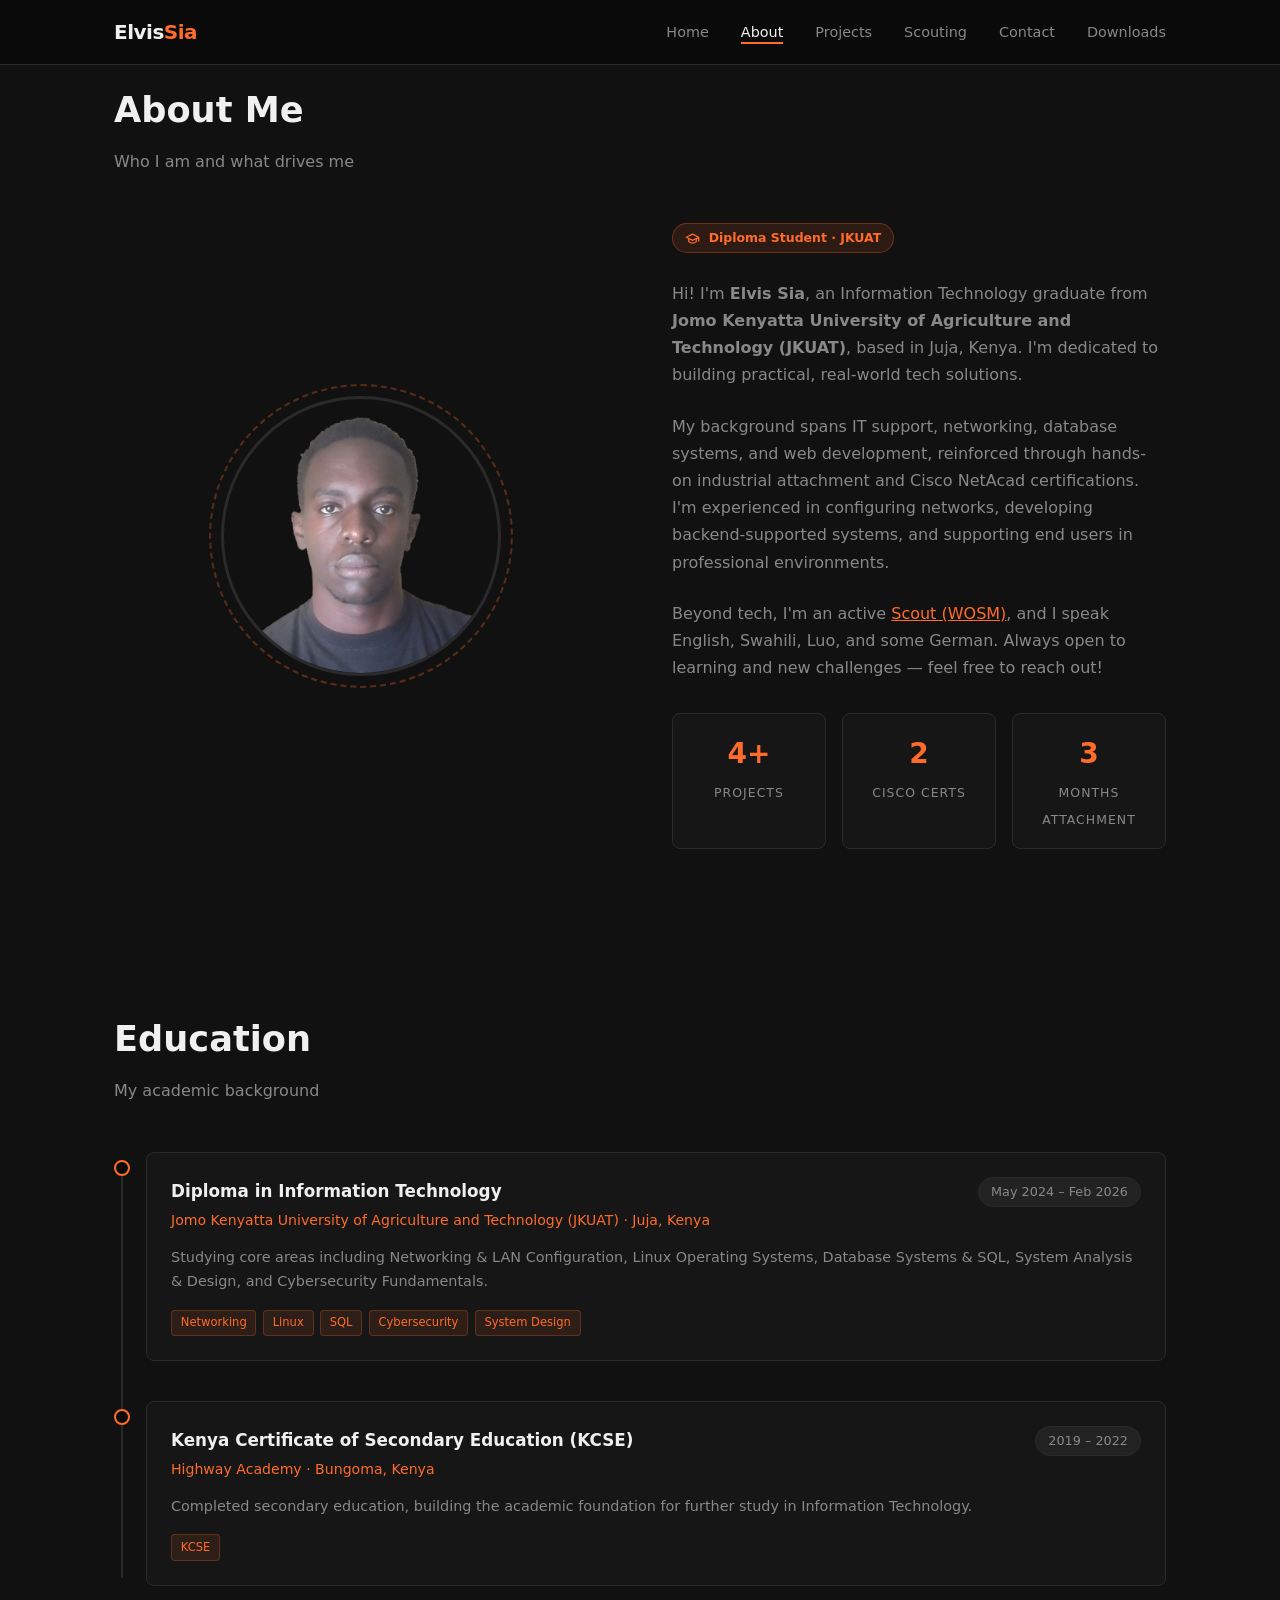
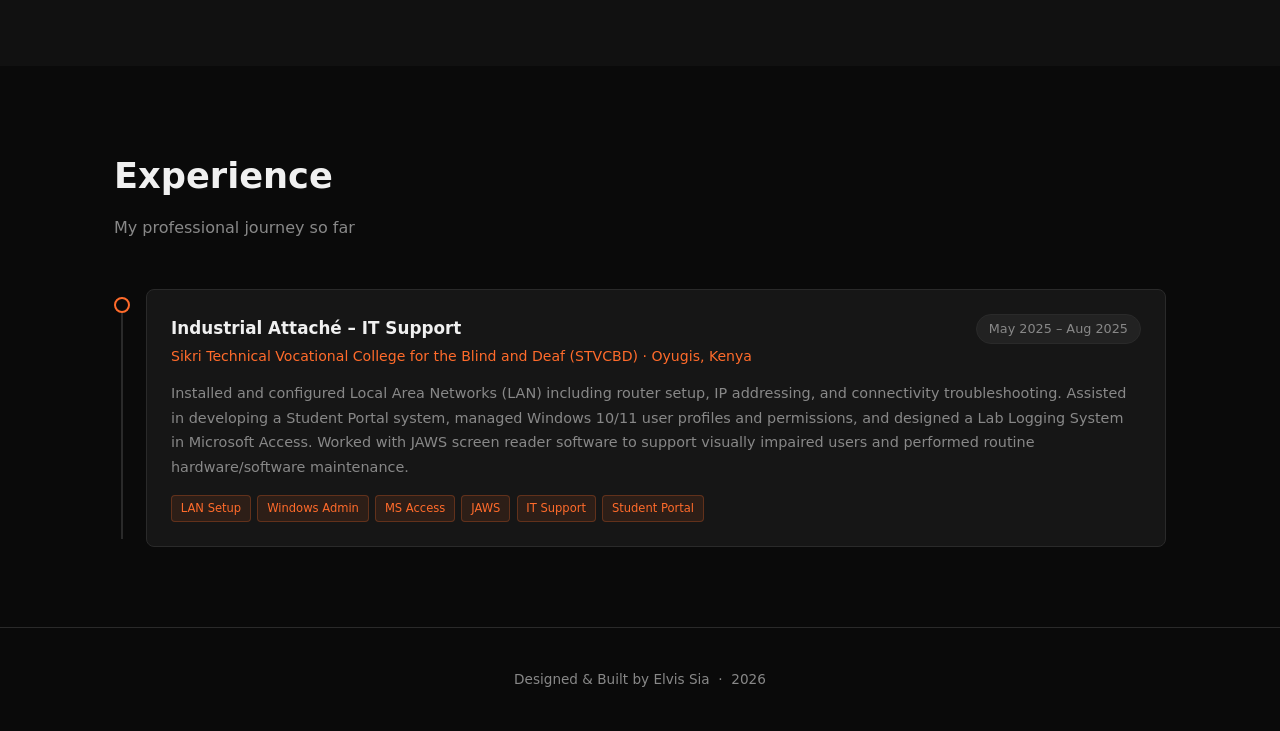
==== about.html @ e1e2062c "feat: implement scouting page and add new sections for about, contact, and projects" ====
<!DOCTYPE html>
<html lang="en">
<head>
  <meta charset="UTF-8" />
  <meta name="viewport" content="width=device-width, initial-scale=1.0" />
  <meta name="description" content="About Elvis Sia – IT graduate from JKUAT. Background, education, and professional experience in networking, IT support, and web development." />
  <meta name="robots" content="index, follow" />
  <title>About & Experience | Elvis Sia</title>
  <link rel="icon" type="image/png" href="assets/favicon.png" />
  <link rel="stylesheet" href="style.css" />
</head>
<body>

  <!-- ── Navigation ──────────────────────────────────────────── -->
  <header class="navbar">
    <div class="container navbar__inner">
      <a href="index.html" class="navbar__logo">Elvis<span>Sia</span></a>

      <nav>
        <ul class="navbar__links" id="navMenu" role="list">
          <li><a href="index.html">Home</a></li>
          <li><a href="about.html" class="active">About</a></li>
          <li><a href="projects.html">Projects</a></li>
          <li><a href="scouting.html">Scouting</a></li>
          <li><a href="contact.html">Contact</a></li>
          <li><a href="downloads.html">Downloads</a></li>
        </ul>
      </nav>

      <button
        class="navbar__menu-btn"
        id="menuBtn"
        aria-label="Toggle navigation"
        aria-expanded="false"
        aria-controls="navMenu"
      >
        <svg viewBox="0 0 24 24" fill="none" stroke="currentColor" stroke-width="2" stroke-linecap="round">
          <line x1="3" y1="6" x2="21" y2="6" />
          <line x1="3" y1="12" x2="21" y2="12" />
          <line x1="3" y1="18" x2="21" y2="18" />
        </svg>
      </button>
    </div>
  </header>

  <!-- ── About ────────────────────────────────────────────────── -->
  <section class="about section" id="about">
    <div class="container">
      <h2 class="section__title">About Me</h2>
      <p class="section__subtitle">Who I am and what drives me</p>

      <div class="about__grid">
        <div class="about__avatar-wrap">
          <img src="assets/me.png" alt="Elvis Sia" class="about__avatar" />
          <div class="about__ring"></div>
        </div>

        <div class="about__info">
          <span class="badge"><svg viewBox="0 0 24 24" fill="none" stroke="currentColor" stroke-width="2" stroke-linecap="round" stroke-linejoin="round" width="15" height="15" style="vertical-align:middle;margin-right:0.35em"><path d="M22 10v6M2 10l10-5 10 5-10 5z"/><path d="M6 12v5c3 3 9 3 12 0v-5"/></svg> Diploma Student · JKUAT</span>
          <br /><br />
          <p>
            Hi! I'm <strong>Elvis Sia</strong>, an Information Technology graduate from
            <strong>Jomo Kenyatta University of Agriculture and Technology (JKUAT)</strong>,
            based in Juja, Kenya. I'm dedicated to building practical, real-world tech solutions.
          </p>
          <p>
            My background spans IT support, networking, database systems, and web development,
            reinforced through hands-on industrial attachment and Cisco NetAcad certifications.
            I'm experienced in configuring networks, developing backend-supported systems, and
            supporting end users in professional environments.
          </p>
          <p>
            Beyond tech, I'm an active <a href="scouting.html" style="color: var(--clr-primary); text-decoration: underline;">Scout (WOSM)</a>, and I speak English, Swahili, Luo, and
            some German. Always open to learning and new challenges — feel free to reach out!
          </p>

          <div class="about__stats">
            <div class="stat">
              <span class="stat__number">4+</span>
              <span class="stat__label">Projects</span>
            </div>
            <div class="stat">
              <span class="stat__number">2</span>
              <span class="stat__label">Cisco Certs</span>
            </div>
            <div class="stat">
              <span class="stat__number">3</span>
              <span class="stat__label">Months Attachment</span>
            </div>
          </div>
        </div>
      </div>
    </div>
  </section>

  <!-- ── Education ─────────────────────────────────────────────── -->
  <section class="experience section" id="education" style="background: var(--clr-surface);">
    <div class="container">
      <h2 class="section__title">Education</h2>
      <p class="section__subtitle">My academic background</p>

      <div class="timeline">

        <div class="timeline__item">
          <div class="timeline__dot"></div>
          <div class="timeline__card">
            <div class="timeline__header">
              <div>
                <h3 class="timeline__role">Diploma in Information Technology</h3>
                <p class="timeline__company">Jomo Kenyatta University of Agriculture and Technology (JKUAT) · Juja, Kenya</p>
              </div>
              <span class="timeline__date">May 2024 – Feb 2026</span>
            </div>
            <p class="timeline__desc">
              Studying core areas including Networking &amp; LAN Configuration, Linux Operating Systems,
              Database Systems &amp; SQL, System Analysis &amp; Design, and Cybersecurity Fundamentals.
            </p>
            <div class="timeline__tags">
              <span>Networking</span><span>Linux</span><span>SQL</span><span>Cybersecurity</span><span>System Design</span>
            </div>
          </div>
        </div>

        <div class="timeline__item">
          <div class="timeline__dot"></div>
          <div class="timeline__card">
            <div class="timeline__header">
              <div>
                <h3 class="timeline__role">Kenya Certificate of Secondary Education (KCSE)</h3>
                <p class="timeline__company">Highway Academy · Bungoma, Kenya</p>
              </div>
              <span class="timeline__date">2019 – 2022</span>
            </div>
            <p class="timeline__desc">
              Completed secondary education, building the academic foundation for further study in Information Technology.
            </p>
            <div class="timeline__tags">
              <span>KCSE</span>
            </div>
          </div>
        </div>

      </div>
    </div>
  </section>

  <!-- ── Experience ─────────────────────────────────────────────── -->
  <section class="experience section" id="experience">
    <div class="container">
      <h2 class="section__title">Experience</h2>
      <p class="section__subtitle">My professional journey so far</p>

      <div class="timeline">

        <div class="timeline__item">
          <div class="timeline__dot"></div>
          <div class="timeline__card">
            <div class="timeline__header">
              <div>
                <h3 class="timeline__role">Industrial Attaché – IT Support</h3>
                <p class="timeline__company">Sikri Technical Vocational College for the Blind and Deaf (STVCBD) · Oyugis, Kenya</p>
              </div>
              <span class="timeline__date">May 2025 – Aug 2025</span>
            </div>
            <p class="timeline__desc">
              Installed and configured Local Area Networks (LAN) including router setup, IP addressing, and
              connectivity troubleshooting. Assisted in developing a Student Portal system, managed Windows 10/11
              user profiles and permissions, and designed a Lab Logging System in Microsoft Access. Worked with
              JAWS screen reader software to support visually impaired users and performed routine hardware/software maintenance.
            </p>
            <div class="timeline__tags">
              <span>LAN Setup</span><span>Windows Admin</span><span>MS Access</span><span>JAWS</span><span>IT Support</span><span>Student Portal</span>
            </div>
          </div>
        </div>

      </div>
    </div>
  </section>

  <!-- ── Footer ───────────────────────────────────────────────── -->
  <footer class="footer">
    <div class="container">
      <p>
        Designed &amp; Built by <a href="index.html">Elvis Sia</a> &nbsp;·&nbsp;
        <span id="year"></span>
      </p>
    </div>
  </footer>

  <!-- ── Back to top ─────────────────────────────────────────────── -->
  <button class="back-to-top" id="backToTop" aria-label="Back to top">
    <svg viewBox="0 0 24 24" fill="none" stroke="currentColor" stroke-width="2.5" stroke-linecap="round"><polyline points="18 15 12 9 6 15"/></svg>
  </button>

  <script src="script.js"></script>
  </body>
</html>
---- style.css ----
/* ===========================
   Reset & Base Styles
   =========================== */
*, *::before, *::after {
  box-sizing: border-box;
  margin: 0;
  padding: 0;
}

:root {
  --clr-bg: #0a0a0a;
  --clr-surface: #111111;
  --clr-border: #2a2a2a;
  --clr-primary: #ff6b2b;
  --clr-primary-hover: #ff8c55;
  --clr-accent: #ffffff;
  --clr-text: #f0f0f0;
  --clr-muted: #888888;
  --clr-card: #161616;
  --radius: 8px;
  --transition: 0.25s ease;
  --max-w: 1100px;
}

html {
  scroll-behavior: smooth;
}

body {
  font-family: 'Segoe UI', system-ui, -apple-system, sans-serif;
  background-color: var(--clr-bg);
  color: var(--clr-text);
  line-height: 1.7;
}

a {
  color: var(--clr-primary);
  text-decoration: none;
  transition: color var(--transition);
}

a:hover {
  color: var(--clr-primary-hover);
}

img {
  display: block;
  max-width: 100%;
}

ul {
  list-style: none;
}

/* ===========================
   Utility
   =========================== */
.container {
  width: min(var(--max-w), 100%);
  margin-inline: auto;
  padding-inline: 1.5rem;
}

.section {
  padding-block: 5rem;
}

.section__title {
  font-size: clamp(1.6rem, 3vw, 2.2rem);
  font-weight: 700;
  margin-bottom: 0.5rem;
  color: var(--clr-text);
}

.section__subtitle {
  color: var(--clr-muted);
  margin-bottom: 3rem;
  font-size: 1rem;
}

.badge {
  display: inline-block;
  padding: 0.2rem 0.75rem;
  border-radius: 2rem;
  font-size: 0.78rem;
  font-weight: 600;
  background: rgba(255, 107, 43, 0.12);
  color: var(--clr-primary);
  border: 1px solid rgba(255, 107, 43, 0.3);
}

.btn {
  display: inline-flex;
  align-items: center;
  gap: 0.5rem;
  padding: 0.65rem 1.4rem;
  border-radius: var(--radius);
  font-size: 0.9rem;
  font-weight: 600;
  cursor: pointer;
  border: none;
  transition: all var(--transition);
}

.btn--primary {
  background: var(--clr-primary);
  color: #ffffff;
}

.btn--primary:hover {
  background: var(--clr-primary-hover);
  color: #ffffff;
  transform: translateY(-2px);
  box-shadow: 0 6px 20px rgba(255, 107, 43, 0.35);
}

.btn--outline {
  background: transparent;
  color: var(--clr-primary);
  border: 1px solid var(--clr-primary);
}

.btn--outline:hover {
  background: rgba(255, 107, 43, 0.1);
  transform: translateY(-2px);
}

.btn--icon {
  background: transparent;
  border: 1px solid var(--clr-border);
  color: var(--clr-muted);
  cursor: pointer;
  padding: 0.4rem;
  border-radius: 4px;
  display: flex;
  align-items: center;
  justify-content: center;
  transition: all var(--transition);
}

.btn--icon:hover {
  background: rgba(255, 107, 43, 0.1);
  color: var(--clr-primary);
  border-color: rgba(255, 107, 43, 0.3);
}

/* ===========================
   Navigation
   =========================== */
.navbar {
  position: fixed;
  top: 0;
  left: 0;
  right: 0;
  z-index: 100;
  background: rgba(10, 10, 10, 0.85);
  backdrop-filter: blur(12px);
  border-bottom: 1px solid var(--clr-border);
  transition: background var(--transition);
}

.navbar__inner {
  display: flex;
  align-items: center;
  justify-content: space-between;
  height: 64px;
}

.navbar__logo {
  font-size: 1.25rem;
  font-weight: 700;
  color: var(--clr-text);
  letter-spacing: -0.5px;
}

.navbar__logo span {
  color: var(--clr-primary);
}

.navbar__links {
  display: flex;
  gap: 2rem;
}

.navbar__links a {
  color: var(--clr-muted);
  font-size: 0.9rem;
  font-weight: 500;
  position: relative;
  transition: color var(--transition);
}

.navbar__links a::after {
  content: '';
  position: absolute;
  left: 0;
  bottom: -4px;
  width: 0;
  height: 2px;
  background: var(--clr-primary);
  transition: width var(--transition);
}

.navbar__links a:hover,
.navbar__links a.active {
  color: var(--clr-text);
}

.navbar__links a:hover::after,
.navbar__links a.active::after {
  width: 100%;
}

.navbar__menu-btn {
  display: none;
  background: none;
  border: none;
  cursor: pointer;
  color: var(--clr-text);
  padding: 0.25rem;
}

.navbar__menu-btn svg {
  width: 24px;
  height: 24px;
}

/* ===========================
   Hero
   =========================== */
.hero {
  min-height: 100vh;
  display: flex;
  align-items: center;
  padding-top: 64px;
  position: relative;
  overflow: hidden;
}

.hero::before {
  content: '';
  position: absolute;
  top: -10%;
  right: -5%;
  width: 600px;
  height: 600px;
  background: radial-gradient(circle, rgba(255, 107, 43, 0.08) 0%, transparent 70%);
  pointer-events: none;
}

.hero__content {
  max-width: 700px;
}

.hero__greeting {
  color: var(--clr-primary);
  font-size: 1rem;
  font-weight: 600;
  letter-spacing: 2px;
  text-transform: uppercase;
  margin-bottom: 1rem;
}

.hero__name {
  font-size: clamp(2.5rem, 6vw, 4rem);
  font-weight: 800;
  line-height: 1.1;
  margin-bottom: 1rem;
  letter-spacing: -1px;
}

.hero__tagline {
  font-size: clamp(1.1rem, 2.5vw, 1.4rem);
  color: var(--clr-muted);
  margin-bottom: 1.5rem;
}

.hero__tagline span {
  color: var(--clr-accent);
  font-weight: 600;
}

.hero__description {
  color: var(--clr-muted);
  font-size: 1rem;
  max-width: 540px;
  margin-bottom: 2.5rem;
}

.hero__cta {
  display: flex;
  gap: 1rem;
  flex-wrap: wrap;
  margin-bottom: 3rem;
}

.hero__socials {
  display: flex;
  gap: 1rem;
}

.hero__socials a {
  display: flex;
  align-items: center;
  justify-content: center;
  width: 40px;
  height: 40px;
  border-radius: var(--radius);
  border: 1px solid var(--clr-border);
  color: var(--clr-muted);
  transition: all var(--transition);
}

.hero__socials a:hover {
  border-color: var(--clr-primary);
  color: var(--clr-primary);
  background: rgba(255, 107, 43, 0.08);
  transform: translateY(-2px);
}

.hero__socials svg {
  width: 18px;
  height: 18px;
}

.hero__scroll {
  position: absolute;
  bottom: 2rem;
  left: 50%;
  transform: translateX(-50%);
  display: flex;
  flex-direction: column;
  align-items: center;
  gap: 0.5rem;
  color: var(--clr-muted);
  font-size: 0.75rem;
  animation: bounce 2s infinite;
}

.hero__scroll svg {
  width: 20px;
  height: 20px;
}

@keyframes bounce {
  0%, 100% { transform: translateX(-50%) translateY(0); }
  50% { transform: translateX(-50%) translateY(6px); }
}

/* ===========================
   About
   =========================== */
.about {
  background: var(--clr-surface);
}

.about__grid {
  display: grid;
  grid-template-columns: 1fr 1fr;
  gap: 4rem;
  align-items: center;
}

.about__avatar-wrap {
  position: relative;
  display: flex;
  justify-content: center;
}

.about__avatar {
  width: 280px;
  height: 280px;
  border-radius: 50%;
  object-fit: cover;
  border: 3px solid var(--clr-border);
}

.about__avatar-placeholder {
  width: 280px;
  height: 280px;
  border-radius: 50%;
  background: var(--clr-card);
  border: 3px solid var(--clr-border);
  display: flex;
  flex-direction: column;
  align-items: center;
  justify-content: center;
  gap: 0.5rem;
  color: var(--clr-muted);
  font-size: 0.85rem;
}

.about__avatar-placeholder svg {
  width: 64px;
  height: 64px;
  color: var(--clr-border);
}

.about__ring {
  position: absolute;
  top: -12px;
  left: 50%;
  transform: translateX(-50%);
  width: 304px;
  height: 304px;
  border-radius: 50%;
  border: 2px dashed var(--clr-primary);
  opacity: 0.3;
  animation: spin 20s linear infinite;
}

@keyframes spin {
  to { transform: translateX(-50%) rotate(360deg); }
}

.about__info p {
  color: var(--clr-muted);
  margin-bottom: 1.5rem;
}

.about__stats {
  display: grid;
  grid-template-columns: repeat(3, 1fr);
  gap: 1rem;
  margin-top: 2rem;
}

.stat {
  text-align: center;
  padding: 1rem;
  background: var(--clr-card);
  border-radius: var(--radius);
  border: 1px solid var(--clr-border);
}

.stat__number {
  font-size: 1.75rem;
  font-weight: 800;
  color: var(--clr-primary);
  display: block;
}

.stat__label {
  font-size: 0.78rem;
  color: var(--clr-muted);
  text-transform: uppercase;
  letter-spacing: 1px;
}

/* ===========================
   Skills
   =========================== */
.skills__grid {
  display: grid;
  grid-template-columns: repeat(auto-fit, minmax(300px, 1fr));
  gap: 1.5rem;
}

.skill-card {
  background: var(--clr-card);
  border: 1px solid var(--clr-border);
  border-radius: var(--radius);
  padding: 1.5rem;
  transition: border-color var(--transition), transform var(--transition);
}

.skill-card:hover {
  border-color: var(--clr-primary);
  transform: translateY(-4px);
}

.skill-card__header {
  display: flex;
  align-items: center;
  gap: 0.75rem;
  margin-bottom: 1.25rem;
}

.skill-card__icon {
  width: 40px;
  height: 40px;
  border-radius: var(--radius);
  background: rgba(255, 107, 43, 0.12);
  display: flex;
  align-items: center;
  justify-content: center;
  color: var(--clr-primary);
  font-size: 1.2rem;
}

.skill-card__title {
  font-weight: 600;
  font-size: 1rem;
}

.skill-tags {
  display: flex;
  flex-wrap: wrap;
  gap: 0.5rem;
}

.skill-tags span {
  padding: 0.25rem 0.65rem;
  border-radius: 4px;
  font-size: 0.78rem;
  background: rgba(255, 255, 255, 0.05);
  color: var(--clr-muted);
  border: 1px solid var(--clr-border);
  transition: all var(--transition);
}

.skill-tags span:hover {
  background: rgba(255, 107, 43, 0.1);
  color: var(--clr-primary);
  border-color: rgba(255, 107, 43, 0.3);
}

/* ===========================
   Projects
   =========================== */
.projects {
  background: var(--clr-surface);
}

.projects__grid {
  display: grid;
  grid-template-columns: repeat(auto-fit, minmax(320px, 1fr));
  gap: 1.5rem;
}

.project-card {
  background: var(--clr-card);
  border: 1px solid var(--clr-border);
  border-radius: var(--radius);
  overflow: hidden;
  display: flex;
  flex-direction: column;
  transition: border-color var(--transition), transform var(--transition), box-shadow var(--transition);
}

.project-card:hover {
  border-color: var(--clr-primary);
  transform: translateY(-6px);
  box-shadow: 0 12px 32px rgba(0, 0, 0, 0.4);
}

.project-card__banner {
  height: 160px;
  display: flex;
  align-items: center;
  justify-content: center;
  font-size: 3rem;
  background: linear-gradient(135deg, var(--clr-surface) 0%, var(--clr-card) 100%);
}

.project-card__body {
  padding: 1.5rem;
  flex: 1;
  display: flex;
  flex-direction: column;
}

.project-card__title {
  font-size: 1.05rem;
  font-weight: 700;
  margin-bottom: 0.5rem;
}

.project-card__desc {
  color: var(--clr-muted);
  font-size: 0.9rem;
  flex: 1;
  margin-bottom: 1.25rem;
}

.project-card__tech {
  display: flex;
  flex-wrap: wrap;
  gap: 0.4rem;
  margin-bottom: 1.25rem;
}

.project-card__tech span {
  padding: 0.15rem 0.55rem;
  border-radius: 4px;
  font-size: 0.72rem;
  background: rgba(255, 107, 43, 0.1);
  color: var(--clr-primary);
  border: 1px solid rgba(255, 107, 43, 0.25);
}

.project-card__links {
  display: flex;
  gap: 0.75rem;
}

.project-card__link {
  display: inline-flex;
  align-items: center;
  gap: 0.35rem;
  font-size: 0.82rem;
  font-weight: 600;
  color: var(--clr-muted);
  border: 1px solid var(--clr-border);
  padding: 0.35rem 0.75rem;
  border-radius: var(--radius);
  transition: all var(--transition);
}

.project-card__link:hover {
  color: var(--clr-primary);
  border-color: var(--clr-primary);
  background: rgba(255, 107, 43, 0.08);
}

.project-card__link svg {
  width: 14px;
  height: 14px;
}

/* ===========================
   Contact
   =========================== */
.contact__grid {
  display: grid;
  grid-template-columns: 1fr 1fr;
  gap: 4rem;
  align-items: start;
}

.contact__info p {
  color: var(--clr-muted);
  margin-bottom: 2rem;
}

.contact__list {
  display: flex;
  flex-direction: column;
  gap: 1rem;
}

.contact__item {
  display: flex;
  align-items: center;
  gap: 0.75rem;
  color: var(--clr-muted);
  font-size: 0.9rem;
}

.contact__item svg {
  width: 18px;
  height: 18px;
  color: var(--clr-primary);
  flex-shrink: 0;
}

.contact__form {
  display: flex;
  flex-direction: column;
  gap: 1rem;
}

.form-group {
  display: flex;
  flex-direction: column;
  gap: 0.4rem;
}

.form-group label {
  font-size: 0.85rem;
  font-weight: 500;
  color: var(--clr-muted);
}

.form-group input,
.form-group textarea {
  background: var(--clr-surface);
  border: 1px solid var(--clr-border);
  border-radius: var(--radius);
  padding: 0.7rem 1rem;
  color: var(--clr-text);
  font-size: 0.9rem;
  font-family: inherit;
  transition: border-color var(--transition);
  resize: none;
  outline: none;
}

.form-group input:focus,
.form-group textarea:focus {
  border-color: var(--clr-primary);
  box-shadow: 0 0 0 3px rgba(255, 107, 43, 0.15);
}

.form-group textarea {
  min-height: 130px;
}

/* Ensure [hidden] attribute is respected even when display is set by CSS */
[hidden] { display: none !important; }

/* Formspree feedback */
.contact__fs-success,
.contact__fs-error {
  display: flex;
  align-items: center;
  gap: 0.6rem;
  padding: 0.85rem 1.1rem;
  border-radius: var(--radius);
  font-size: 0.9rem;
  font-weight: 500;
  margin-bottom: 0.5rem;
}

.contact__fs-success {
  background: rgba(63, 185, 80, 0.12);
  border: 1px solid rgba(63, 185, 80, 0.35);
  color: #3fb950;
}

.contact__fs-error {
  background: rgba(247, 129, 102, 0.12);
  border: 1px solid rgba(247, 129, 102, 0.35);
  color: var(--clr-accent);
}

.contact__field-error {
  font-size: 0.78rem;
  color: var(--clr-accent);
  min-height: 1em;
}

/* Formspree sets aria-invalid on errored fields */
.form-group input[aria-invalid="true"],
.form-group textarea[aria-invalid="true"] {
  border-color: var(--clr-accent);
  box-shadow: 0 0 0 3px rgba(247, 129, 102, 0.15);
}

/* ===========================
   Fade-in Animation Classes
   =========================== */
.fade-in {
  opacity: 0;
  transform: translateY(20px);
  transition: opacity 0.5s ease, transform 0.5s ease;
}

.fade-in--visible {
  opacity: 1;
  transform: translateY(0);
}

/* ===========================
   Typing cursor
   =========================== */
.cursor {
  display: inline-block;
  color: var(--clr-accent);
  font-weight: 400;
  animation: blink 0.9s step-end infinite;
  margin-left: 2px;
}

@keyframes blink {
  0%, 100% { opacity: 1; }
  50%       { opacity: 0; }
}

/* ===========================
   Experience / Timeline
   =========================== */
.timeline {
  position: relative;
  padding-left: 2rem;
}

.timeline::before {
  content: '';
  position: absolute;
  left: 7px;
  top: 8px;
  bottom: 8px;
  width: 2px;
  background: var(--clr-border);
}

.timeline__item {
  position: relative;
  padding-bottom: 2.5rem;
}

.timeline__item:last-child {
  padding-bottom: 0;
}

.timeline__dot {
  position: absolute;
  left: -2rem;
  top: 8px;
  width: 16px;
  height: 16px;
  border-radius: 50%;
  background: var(--clr-bg);
  border: 2px solid var(--clr-primary);
  transition: background var(--transition), box-shadow var(--transition);
}

.timeline__item:hover .timeline__dot {
  background: var(--clr-primary);
  box-shadow: 0 0 0 4px rgba(255, 107, 43, 0.2);
}

.timeline__card {
  background: var(--clr-card);
  border: 1px solid var(--clr-border);
  border-radius: var(--radius);
  padding: 1.5rem;
  transition: border-color var(--transition), transform var(--transition), box-shadow var(--transition);
}

.timeline__card:hover {
  border-color: var(--clr-primary);
  transform: translateX(4px);
  box-shadow: 0 8px 24px rgba(0, 0, 0, 0.3);
}

.timeline__header {
  display: flex;
  justify-content: space-between;
  align-items: flex-start;
  gap: 1rem;
  margin-bottom: 0.75rem;
  flex-wrap: wrap;
}

.timeline__role {
  font-size: 1.05rem;
  font-weight: 700;
  margin-bottom: 0.2rem;
}

.timeline__company {
  font-size: 0.88rem;
  color: var(--clr-primary);
  font-weight: 500;
}

.timeline__date {
  font-size: 0.8rem;
  color: var(--clr-muted);
  background: rgba(255, 255, 255, 0.05);
  border: 1px solid var(--clr-border);
  border-radius: 2rem;
  padding: 0.2rem 0.75rem;
  white-space: nowrap;
}

.timeline__desc {
  color: var(--clr-muted);
  font-size: 0.9rem;
  margin-bottom: 1rem;
}

.timeline__tags {
  display: flex;
  flex-wrap: wrap;
  gap: 0.4rem;
}

.timeline__tags span {
  padding: 0.15rem 0.55rem;
  border-radius: 4px;
  font-size: 0.72rem;
  background: rgba(255, 107, 43, 0.1);
  color: var(--clr-primary);
  border: 1px solid rgba(255, 107, 43, 0.25);
}

/* ===========================
   Back to top
   =========================== */
.back-to-top {
  position: fixed;
  bottom: 2rem;
  right: 2rem;
  z-index: 99;
  width: 44px;
  height: 44px;
  border-radius: 50%;
  background: var(--clr-primary);
  color: #ffffff;
  border: none;
  cursor: pointer;
  display: flex;
  align-items: center;
  justify-content: center;
  opacity: 0;
  transform: translateY(16px);
  pointer-events: none;
  transition: opacity var(--transition), transform var(--transition), background var(--transition), box-shadow var(--transition);
  box-shadow: 0 4px 14px rgba(255, 107, 43, 0.4);
}

.back-to-top.visible {
  opacity: 1;
  transform: translateY(0);
  pointer-events: auto;
}

.back-to-top:hover {
  background: var(--clr-primary-hover);
  box-shadow: 0 6px 20px rgba(255, 107, 43, 0.55);
}

.back-to-top svg {
  width: 20px;
  height: 20px;
}

/* ===========================
   Footer
   =========================== */
.footer {
  padding-block: 2.5rem;
  border-top: 1px solid var(--clr-border);
  text-align: center;
  color: var(--clr-muted);
  font-size: 0.85rem;
}

.footer a {
  color: var(--clr-muted);
}

.footer a:hover {
  color: var(--clr-primary);
}

/* ===========================
   Resume
   =========================== */
.resume__layout {
  display: grid;
  grid-template-columns: 1fr 1fr;
  gap: 4rem;
  align-items: start;
  margin-top: 2rem;
}

.resume__info {
  position: sticky;
  top: 100px;
}

.resume__description {
  color: var(--clr-muted);
  margin-bottom: 2rem;
  font-size: 1rem;
}

.resume__cta {
  display: flex;
  gap: 1rem;
}

.resume__wrapper {
  width: 100%;
  border-radius: var(--radius);
  overflow: hidden;
  border: 1px solid var(--clr-border);
  background: var(--clr-card);
  box-shadow: 0 8px 32px rgba(0, 0, 0, 0.3);
  transition: all 0.3s cubic-bezier(0.4, 0, 0.2, 1);
}

/* Collapsed state (Picture-in-Picture) */
.resume__wrapper.is-collapsed {
  position: fixed;
  bottom: 1.5rem;
  right: 1.5rem;
  width: 250px;
  z-index: 1000;
  box-shadow: 0 12px 40px rgba(0, 0, 0, 0.6);
  border-color: var(--clr-primary);
  transform: translateY(0);
}

.resume__wrapper.is-collapsed .icon-minimize {
  display: none;
}
.resume__wrapper.is-collapsed .icon-maximize {
  display: block !important;
}

.resume__toolbar {
  display: flex;
  align-items: center;
  justify-content: space-between;
  padding: 0.65rem 1rem;
  background: var(--clr-surface);
  border-bottom: 1px solid var(--clr-border);
  gap: 1rem;
}

.resume__label {
  display: flex;
  align-items: center;
  gap: 0.5rem;
  font-size: 0.85rem;
  font-weight: 600;
  color: var(--clr-muted);
}

.resume__label svg {
  color: var(--clr-primary);
  flex-shrink: 0;
}

.resume__download-btn {
  font-size: 0.8rem !important;
  padding: 0.45rem 1rem !important;
  white-space: nowrap;
}

.resume__embed {
  /* A4 aspect ratio (1:1.414) */
  position: relative;
  padding-bottom: 141.4%;
  height: 0;
  overflow-y: auto;
  -webkit-overflow-scrolling: touch;
}

.resume__embed iframe {
  position: absolute;
  top: 0;
  left: 0;
  width: 100%;
  height: 100%;
  border: none;
  display: block;
}

/* ===========================
   Responsive
   =========================== */
@media (max-width: 768px) {
  .navbar__links {
    display: none;
    position: absolute;
    top: 64px;
    left: 0;
    right: 0;
    background: var(--clr-surface);
    border-bottom: 1px solid var(--clr-border);
    padding: 1rem 1.5rem 1.5rem;
    flex-direction: column;
    gap: 1.25rem;
  }

  .navbar__links.open {
    display: flex;
  }

  .navbar__menu-btn {
    display: flex;
  }

  .about__grid,
  .contact__grid,
  .resume__layout {
    grid-template-columns: 1fr;
    gap: 2.5rem;
  }

  .timeline__header {
    flex-direction: column;
    gap: 0.5rem;
  }

  .about__avatar-wrap {
    order: -1;
  }

  .about__stats {
    grid-template-columns: repeat(3, 1fr);
  }

  .hero__cta {
    flex-direction: column;
    align-items: flex-start;
  }

  .section {
    padding-block: 3.5rem;
  }

  .resume__embed {
    /* slightly taller on mobile for legibility */
    padding-bottom: 160%;
  }
}

@media (max-width: 480px) {
  .about__stats {
    grid-template-columns: 1fr 1fr;
  }
}

/* ===========================
   Page Hero (inner pages)
   =========================== */
.page-hero {
  padding-top: 64px;
  padding-bottom: 0;
  background: var(--clr-surface);
  border-bottom: 1px solid var(--clr-border);
  position: relative;
  overflow: hidden;
}

.page-hero::before {
  content: '';
  position: absolute;
  top: -10%;
  right: -5%;
  width: 500px;
  height: 500px;
  background: radial-gradient(circle, rgba(255, 107, 43, 0.07) 0%, transparent 70%);
  pointer-events: none;
}

.page-hero__content {
  padding-block: 3.5rem 3rem;
}

.page-hero__title {
  font-size: clamp(2rem, 5vw, 3rem);
  font-weight: 800;
  line-height: 1.15;
  letter-spacing: -1px;
  margin-top: 0.75rem;
  margin-bottom: 0.75rem;
}

.page-hero__subtitle {
  color: var(--clr-muted);
  font-size: 1rem;
  max-width: 540px;
}

/* ===========================
   Downloads
   =========================== */
.downloads__category {
  margin-bottom: 3.5rem;
}

.downloads__category:last-child {
  margin-bottom: 0;
}

.downloads__category-title {
  display: flex;
  align-items: center;
  gap: 0.6rem;
  font-size: 1.15rem;
  font-weight: 700;
  color: var(--clr-text);
  margin-bottom: 1.5rem;
  padding-bottom: 0.75rem;
  border-bottom: 1px solid var(--clr-border);
}

.downloads__category-title svg {
  color: var(--clr-primary);
  flex-shrink: 0;
}

.downloads__grid {
  display: grid;
  grid-template-columns: repeat(auto-fit, minmax(340px, 1fr));
  gap: 1.25rem;
}

.download-card {
  display: flex;
  align-items: center;
  gap: 1.25rem;
  background: var(--clr-card);
  border: 1px solid var(--clr-border);
  border-radius: var(--radius);
  padding: 1.25rem 1.5rem;
  transition: border-color var(--transition), transform var(--transition), box-shadow var(--transition);
}

.download-card:hover {
  border-color: var(--clr-primary);
  transform: translateY(-3px);
  box-shadow: 0 8px 24px rgba(0, 0, 0, 0.3);
}

.download-card__icon {
  flex-shrink: 0;
  width: 64px;
  height: 64px;
  border-radius: var(--radius);
  background: rgba(255, 107, 43, 0.1);
  border: 1px solid rgba(255, 107, 43, 0.2);
  display: flex;
  align-items: center;
  justify-content: center;
  color: var(--clr-primary);
}

.download-card__info {
  flex: 1;
  min-width: 0;
}

.download-card__title {
  font-size: 0.95rem;
  font-weight: 700;
  margin-bottom: 0.35rem;
  white-space: nowrap;
  overflow: hidden;
  text-overflow: ellipsis;
}

.download-card__desc {
  color: var(--clr-muted);
  font-size: 0.82rem;
  line-height: 1.5;
  margin-bottom: 0.6rem;
  display: -webkit-box;
  -webkit-line-clamp: 2;
  -webkit-box-orient: vertical;
  overflow: hidden;
}

.download-card__meta {
  display: flex;
  gap: 0.5rem;
  flex-wrap: wrap;
}

.download-card__type,
.download-card__source {
  padding: 0.15rem 0.55rem;
  border-radius: 4px;
  font-size: 0.72rem;
  font-weight: 500;
}

.download-card__type {
  background: rgba(255, 107, 43, 0.1);
  color: var(--clr-primary);
  border: 1px solid rgba(255, 107, 43, 0.25);
}

.download-card__source {
  background: rgba(255, 255, 255, 0.05);
  color: var(--clr-muted);
  border: 1px solid var(--clr-border);
}

.download-card__btn {
  flex-shrink: 0;
  white-space: nowrap;
}

.download-card__btn--soon {
  display: inline-flex;
  align-items: center;
  gap: 0.4rem;
  padding: 0.65rem 1.1rem;
  border-radius: var(--radius);
  font-size: 0.82rem;
  font-weight: 600;
  color: var(--clr-muted);
  background: transparent;
  border: 1px solid var(--clr-border);
  cursor: default;
}

@media (max-width: 768px) {
  .download-card {
    flex-wrap: wrap;
  }

  .download-card__btn,
  .download-card__btn--soon {
    width: 100%;
    justify-content: center;
  }

  .downloads__grid {
    grid-template-columns: 1fr;
  }

  .download-card__title {
    white-space: normal;
  }
}

/* Extracted from scouting.html */
/* ── Scouting Hero ───────────────────────────────────────── */
    .scout-hero {
      min-height: 72vh;
      display: flex;
      align-items: center;
      padding-top: 64px;
      position: relative;
      overflow: hidden;
      background: radial-gradient(ellipse at 60% 40%, rgba(255,107,43,0.10) 0%, transparent 65%),
                  var(--clr-bg);
    }

    .scout-hero::before {
      content: '';
      position: absolute;
      inset: 0;
      background-image: radial-gradient(circle, rgba(255,107,43,0.06) 1px, transparent 1px);
      background-size: 40px 40px;
      pointer-events: none;
    }

    .scout-hero__inner {
      position: relative;
      z-index: 1;
      display: grid;
      grid-template-columns: 1fr auto;
      gap: 4rem;
      align-items: center;
    }

    .scout-hero__eyebrow {
      display: inline-flex;
      align-items: center;
      gap: 0.6rem;
      color: var(--clr-primary);
      font-size: 0.78rem;
      font-weight: 700;
      letter-spacing: 3px;
      text-transform: uppercase;
      margin-bottom: 1.25rem;
    }

    .scout-hero__eyebrow::before,
    .scout-hero__eyebrow::after {
      content: '';
      display: block;
      height: 1px;
      width: 28px;
      background: var(--clr-primary);
      opacity: 0.5;
    }

    .scout-hero__title {
      font-size: clamp(2.6rem, 6vw, 4.5rem);
      font-weight: 800;
      line-height: 1.05;
      letter-spacing: -2px;
      margin-bottom: 1.5rem;
    }

    .scout-hero__title em {
      font-style: normal;
      color: var(--clr-primary);
    }

    .scout-hero__description {
      font-size: 1.1rem;
      color: var(--clr-muted);
      line-height: 1.85;
      max-width: 580px;
      margin-bottom: 2rem;
    }

    .scout-hero__tags {
      display: flex;
      flex-wrap: wrap;
      gap: 0.6rem;
    }

    .scout-hero__tag {
      display: inline-flex;
      align-items: center;
      gap: 0.45rem;
      padding: 0.4rem 0.9rem;
      border-radius: 2rem;
      background: rgba(255,107,43,0.08);
      border: 1px solid rgba(255,107,43,0.22);
      color: var(--clr-primary);
      font-size: 0.8rem;
      font-weight: 600;
    }

    .scout-hero__emblem {
      width: 190px;
      height: 190px;
      border-radius: 50%;
      background: radial-gradient(circle at 38% 38%, rgba(255,107,43,0.18), rgba(255,107,43,0.04));
      border: 2px solid rgba(255,107,43,0.22);
      display: flex;
      align-items: center;
      justify-content: center;
      position: relative;
      flex-shrink: 0;
    }

    .scout-hero__emblem svg {
      width: 88px;
      height: 88px;
      color: var(--clr-primary);
      opacity: 0.85;
    }

    .scout-hero__emblem::after {
      content: '';
      position: absolute;
      inset: -12px;
      border-radius: 50%;
      border: 1px dashed rgba(255,107,43,0.25);
      animation: spin 25s linear infinite;
    }

    /* ── Stats Bar ───────────────────────────────────────────── */
    .scout-stats {
      background: var(--clr-surface);
      border-top: 1px solid var(--clr-border);
      border-bottom: 1px solid var(--clr-border);
      padding-block: 3rem;
    }

    .scout-stats__grid {
      display: grid;
      grid-template-columns: repeat(4, 1fr);
      gap: 1px;
      background: var(--clr-border);
      border: 1px solid var(--clr-border);
      border-radius: var(--radius);
      overflow: hidden;
    }

    .scout-stat {
      background: var(--clr-surface);
      padding: 2rem 1.5rem;
      text-align: center;
    }

    .scout-stat__number {
      font-size: 2.5rem;
      font-weight: 800;
      color: var(--clr-primary);
      display: block;
      line-height: 1;
      margin-bottom: 0.4rem;
    }

    .scout-stat__label {
      font-size: 0.78rem;
      color: var(--clr-muted);
      text-transform: uppercase;
      letter-spacing: 1.5px;
    }

    /* ── Values Grid ─────────────────────────────────────────── */
    .scout-values__grid {
      display: grid;
      grid-template-columns: repeat(auto-fit, minmax(210px, 1fr));
      gap: 1.25rem;
    }

    .scout-value-card {
      background: var(--clr-card);
      border: 1px solid var(--clr-border);
      border-radius: var(--radius);
      padding: 1.75rem 1.5rem;
      transition: border-color var(--transition), transform var(--transition), box-shadow var(--transition);
      position: relative;
      overflow: hidden;
    }

    .scout-value-card::before {
      content: '';
      position: absolute;
      bottom: 0; left: 0; right: 0;
      height: 2px;
      background: var(--clr-primary);
      transform: scaleX(0);
      transform-origin: left;
      transition: transform var(--transition);
    }

    .scout-value-card:hover {
      border-color: rgba(255,107,43,0.3);
      transform: translateY(-4px);
      box-shadow: 0 16px 40px rgba(0,0,0,0.35);
    }

    .scout-value-card:hover::before { transform: scaleX(1); }

    .scout-value-card__icon {
      width: 44px;
      height: 44px;
      border-radius: var(--radius);
      background: rgba(255,107,43,0.1);
      border: 1px solid rgba(255,107,43,0.2);
      display: flex;
      align-items: center;
      justify-content: center;
      color: var(--clr-primary);
      margin-bottom: 1.1rem;
    }

    .scout-value-card__icon svg { width: 22px; height: 22px; }

    .scout-value-card__title {
      font-size: 1rem;
      font-weight: 700;
      margin-bottom: 0.55rem;
      color: var(--clr-text);
    }

    .scout-value-card__desc {
      font-size: 0.875rem;
      color: var(--clr-muted);
      line-height: 1.65;
    }

    /* ── Pull Quote ──────────────────────────────────────────── */
    .scout-quote-section {
      background: var(--clr-surface);
      padding-block: 5rem;
    }

    .scout-quote {
      position: relative;
      background: linear-gradient(135deg, rgba(255,107,43,0.07), rgba(255,107,43,0.02));
      border: 1px solid rgba(255,107,43,0.18);
      border-left: 4px solid var(--clr-primary);
      border-radius: var(--radius);
      padding: 2.75rem 3rem;
      margin: 0 auto;
      max-width: 800px;
    }

    .scout-quote__mark {
      position: absolute;
      top: -4px;
      left: 2.5rem;
      font-size: 7rem;
      line-height: 1;
      color: var(--clr-primary);
      opacity: 0.15;
      font-family: Georgia, serif;
      user-select: none;
    }

    .scout-quote__text {
      font-size: clamp(1.1rem, 2vw, 1.35rem);
      font-weight: 500;
      line-height: 1.75;
      color: var(--clr-text);
      font-style: italic;
      position: relative;
    }

    .scout-quote__author {
      margin-top: 1.25rem;
      font-size: 0.85rem;
      color: var(--clr-primary);
      font-weight: 600;
      font-style: normal;
    }

    /* ── Certificates ────────────────────────────────────────── */
    .cert-grid {
      display: grid;
      grid-template-columns: repeat(auto-fit, minmax(240px, 1fr));
      gap: 1rem;
      margin-top: 2.5rem;
    }

    .cert-card {
      background: var(--clr-card);
      border: 1px solid var(--clr-border);
      border-radius: var(--radius);
      padding: 1.4rem 1.5rem;
      display: flex;
      align-items: flex-start;
      gap: 1rem;
      transition: border-color var(--transition), transform var(--transition);
    }

    .cert-card:hover {
      border-color: rgba(255,107,43,0.3);
      transform: translateY(-3px);
    }

    .cert-card__icon {
      width: 40px;
      height: 40px;
      min-width: 40px;
      border-radius: var(--radius);
      background: rgba(255,107,43,0.1);
      border: 1px solid rgba(255,107,43,0.2);
      display: flex;
      align-items: center;
      justify-content: center;
      color: var(--clr-primary);
    }

    .cert-card__icon svg { width: 20px; height: 20px; }

    .cert-card__title {
      font-size: 0.95rem;
      font-weight: 700;
      color: var(--clr-text);
      margin-bottom: 0.3rem;
    }

    .cert-card__desc {
      font-size: 0.82rem;
      color: var(--clr-muted);
      line-height: 1.55;
    }

    /* ── Story Chapters ──────────────────────────────────────── */
    .scout-chapters { background: var(--clr-surface); }

    .scout-chapter {
      display: grid;
      grid-template-columns: 1fr 1fr;
      gap: 5rem;
      align-items: center;
      padding-block: 3.5rem;
      border-bottom: 1px solid var(--clr-border);
    }

    .scout-chapter:last-child { border-bottom: none; }

    .scout-chapter--reverse { direction: rtl; }
    .scout-chapter--reverse > * { direction: ltr; }

    .scout-chapter__number {
      font-size: 5rem;
      font-weight: 900;
      color: var(--clr-primary);
      opacity: 0.1;
      line-height: 1;
      margin-bottom: -0.8rem;
    }

    .scout-chapter__heading {
      font-size: 1.5rem;
      font-weight: 700;
      margin-bottom: 1rem;
      color: var(--clr-text);
    }

    .scout-chapter__heading em {
      font-style: normal;
      color: var(--clr-primary);
    }

    .scout-chapter__body {
      font-size: 1rem;
      color: var(--clr-muted);
      line-height: 1.85;
    }

    .scout-chapter__highlight {
      background: var(--clr-card);
      border: 1px solid var(--clr-border);
      border-radius: var(--radius);
      padding: 2rem;
    }

    .scout-chapter__highlight-label {
      font-size: 0.72rem;
      font-weight: 700;
      letter-spacing: 2px;
      text-transform: uppercase;
      color: var(--clr-primary);
      margin-bottom: 1rem;
      display: flex;
      align-items: center;
      gap: 0.5rem;
    }

    .scout-chapter__highlight-label::before {
      content: '';
      display: inline-block;
      width: 20px;
      height: 1px;
      background: var(--clr-primary);
    }

    .scout-chapter__highlight p {
      font-size: 0.93rem;
      color: var(--clr-muted);
      line-height: 1.75;
    }

    .scout-chapter__highlight ul {
      list-style: none;
      display: flex;
      flex-direction: column;
      gap: 0.65rem;
      margin-top: 0.5rem;
    }

    .scout-chapter__highlight ul li {
      display: flex;
      gap: 0.6rem;
      font-size: 0.88rem;
      color: var(--clr-muted);
      line-height: 1.5;
    }

    .scout-chapter__highlight ul li::before {
      content: '';
      display: block;
      width: 6px;
      height: 6px;
      min-width: 6px;
      border-radius: 50%;
      background: var(--clr-primary);
      margin-top: 6px;
    }

    /* ── CTA Banner ──────────────────────────────────────────── */
    .scout-cta {
      text-align: center;
      padding-block: 6rem;
      background: var(--clr-bg);
    }

    .scout-cta__title {
      font-size: clamp(1.65rem, 3.5vw, 2.5rem);
      font-weight: 800;
      margin-bottom: 1rem;
      letter-spacing: -1px;
    }

    .scout-cta__title span { color: var(--clr-primary); }

    .scout-cta__subtitle {
      font-size: 1.05rem;
      color: var(--clr-muted);
      max-width: 520px;
      margin: 0 auto 2.5rem;
      line-height: 1.75;
    }

    /* ── Responsive ──────────────────────────────────────────── */
    @media (max-width: 900px) {
      .scout-stats__grid { grid-template-columns: repeat(2, 1fr); }
    }

    @media (max-width: 768px) {
      .scout-hero__inner { grid-template-columns: 1fr; }
      .scout-hero__emblem { display: none; }
      .scout-chapter { grid-template-columns: 1fr; gap: 2rem; }
      .scout-chapter--reverse { direction: ltr; }
      .scout-quote { padding: 2rem 1.75rem; }
      .scout-quote__mark { left: 1.5rem; }
    }

/* Extracted from index.html */
/* ── Index-only: Section Preview Cards ───────────────── */
    .preview-grid {
      display: grid;
      grid-template-columns: repeat(auto-fit, minmax(280px, 1fr));
      gap: 1.5rem;
      margin-top: 3rem;
    }

    .preview-card {
      background: var(--clr-surface);
      border: 1px solid var(--clr-border);
      border-radius: var(--radius);
      padding: 2rem 1.75rem;
      display: flex;
      flex-direction: column;
      gap: 0.85rem;
      transition: transform 0.25s ease, box-shadow 0.25s ease, border-color 0.25s ease;
      text-decoration: none;
      color: inherit;
      position: relative;
      overflow: hidden;
    }

    .preview-card::before {
      content: '';
      position: absolute;
      inset: 0;
      background: linear-gradient(135deg, var(--clr-primary) 0%, transparent 60%);
      opacity: 0;
      transition: opacity 0.3s ease;
      pointer-events: none;
    }

    .preview-card:hover {
      transform: translateY(-6px);
      box-shadow: 0 16px 40px rgba(0,0,0,0.25);
      border-color: var(--clr-primary);
      text-decoration: none;
      color: inherit;
    }

    .preview-card:hover::before {
      opacity: 0.06;
    }

    .preview-card__icon {
      width: 48px;
      height: 48px;
      border-radius: 12px;
      background: rgba(var(--clr-primary-rgb, 235,88,17), 0.12);
      display: flex;
      align-items: center;
      justify-content: center;
      color: var(--clr-primary);
      flex-shrink: 0;
    }

    .preview-card__icon svg {
      width: 24px;
      height: 24px;
    }

    .preview-card__title {
      font-size: 1.1rem;
      font-weight: 700;
      color: var(--clr-text);
      margin: 0;
    }

    .preview-card__desc {
      font-size: 0.9rem;
      color: var(--clr-muted);
      line-height: 1.6;
      margin: 0;
      flex: 1;
    }

    .preview-card__link {
      display: inline-flex;
      align-items: center;
      gap: 0.4rem;
      font-size: 0.875rem;
      font-weight: 600;
      color: var(--clr-primary);
      margin-top: 0.5rem;
      transition: gap 0.2s ease;
    }

    .preview-card:hover .preview-card__link {
      gap: 0.7rem;
    }

    .preview-card__link svg {
      width: 14px;
      height: 14px;
      flex-shrink: 0;
    }

    /* ── Quick-stats bar ─────────────────────────────────── */
    .stats-bar {
      display: flex;
      justify-content: center;
      flex-wrap: wrap;
      gap: 2.5rem;
      padding: 2.5rem 0;
      border-top: 1px solid var(--clr-border);
      border-bottom: 1px solid var(--clr-border);
      margin: 4rem 0 0;
    }

    .stats-bar__item {
      display: flex;
      flex-direction: column;
      align-items: center;
      gap: 0.25rem;
    }

    .stats-bar__num {
      font-size: 2rem;
      font-weight: 800;
      color: var(--clr-primary);
      line-height: 1;
    }

    .stats-bar__label {
      font-size: 0.8rem;
      color: var(--clr-muted);
      text-transform: uppercase;
      letter-spacing: 0.05em;
    }

    /* ── Resume (kept on home page) ─────────────────────── */
    .resume-intro {
      text-align: center;
      max-width: 560px;
      margin: 0 auto 2.5rem;
    }
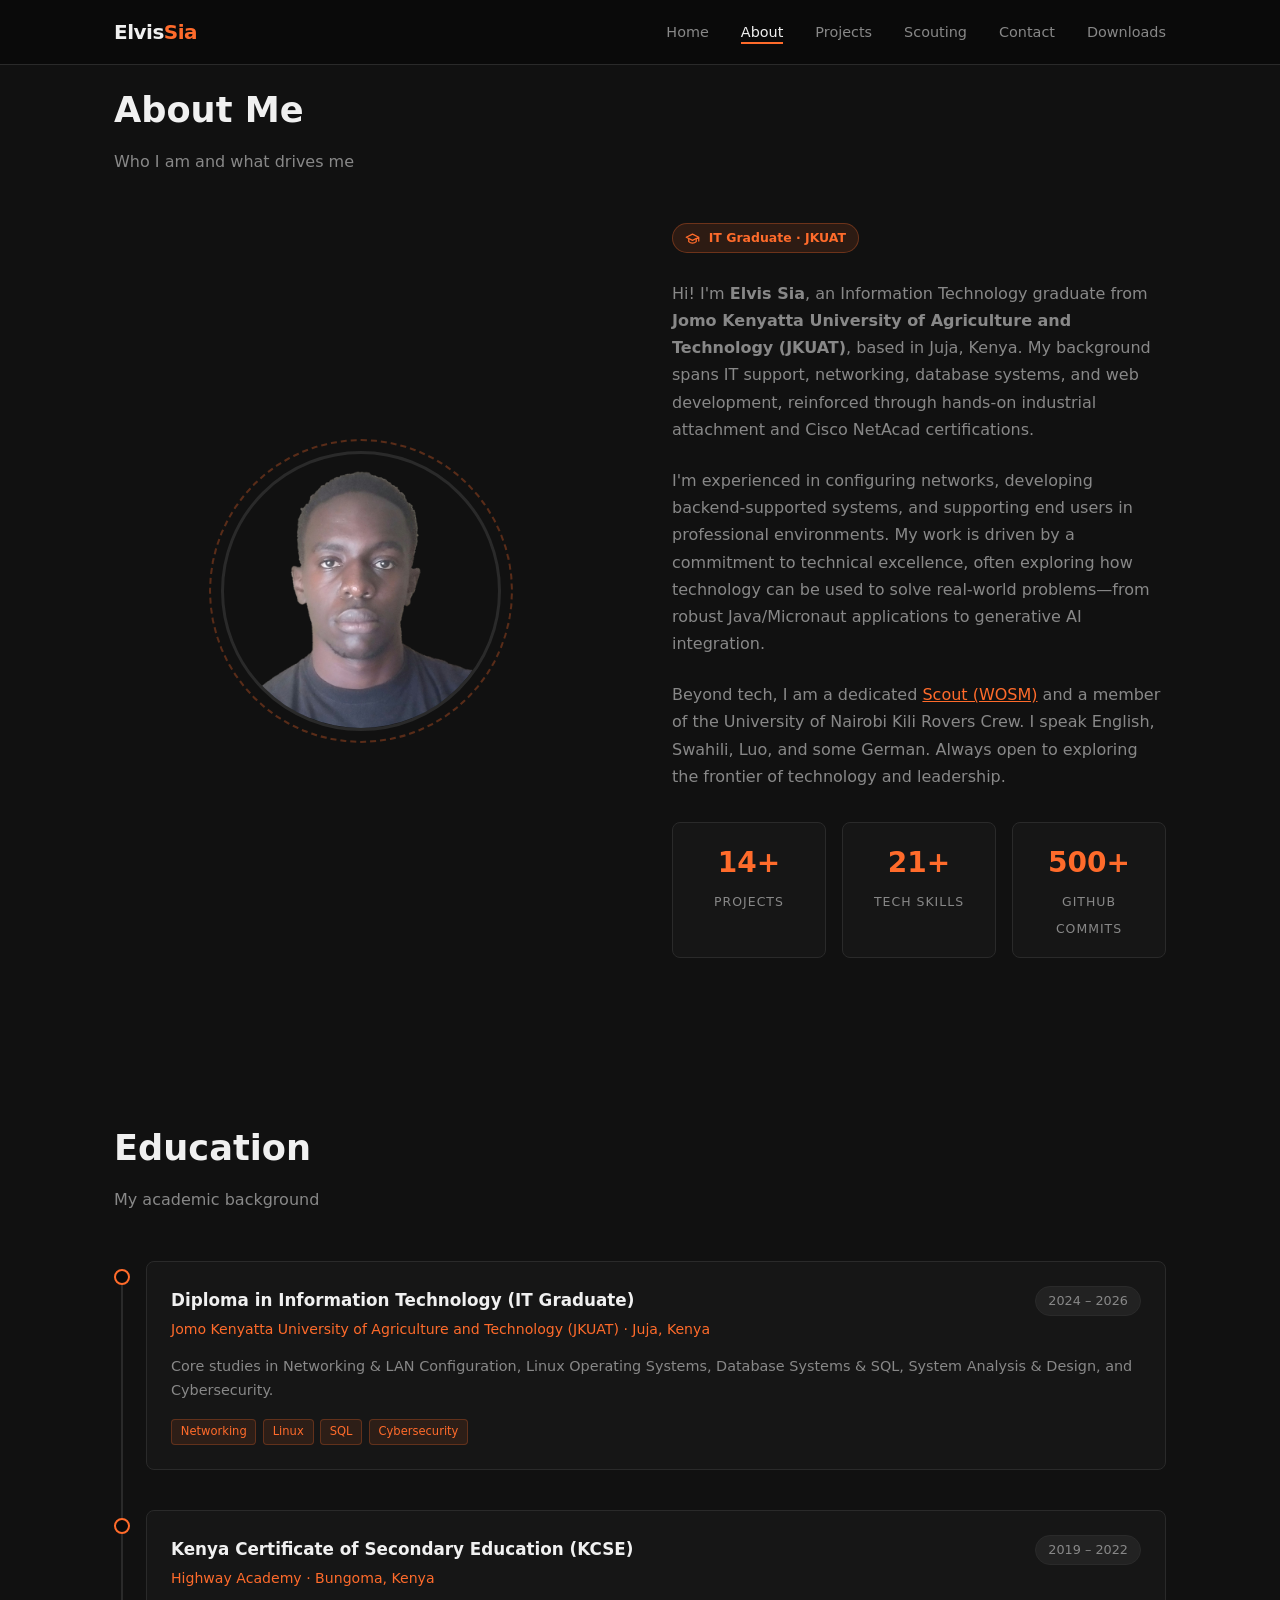
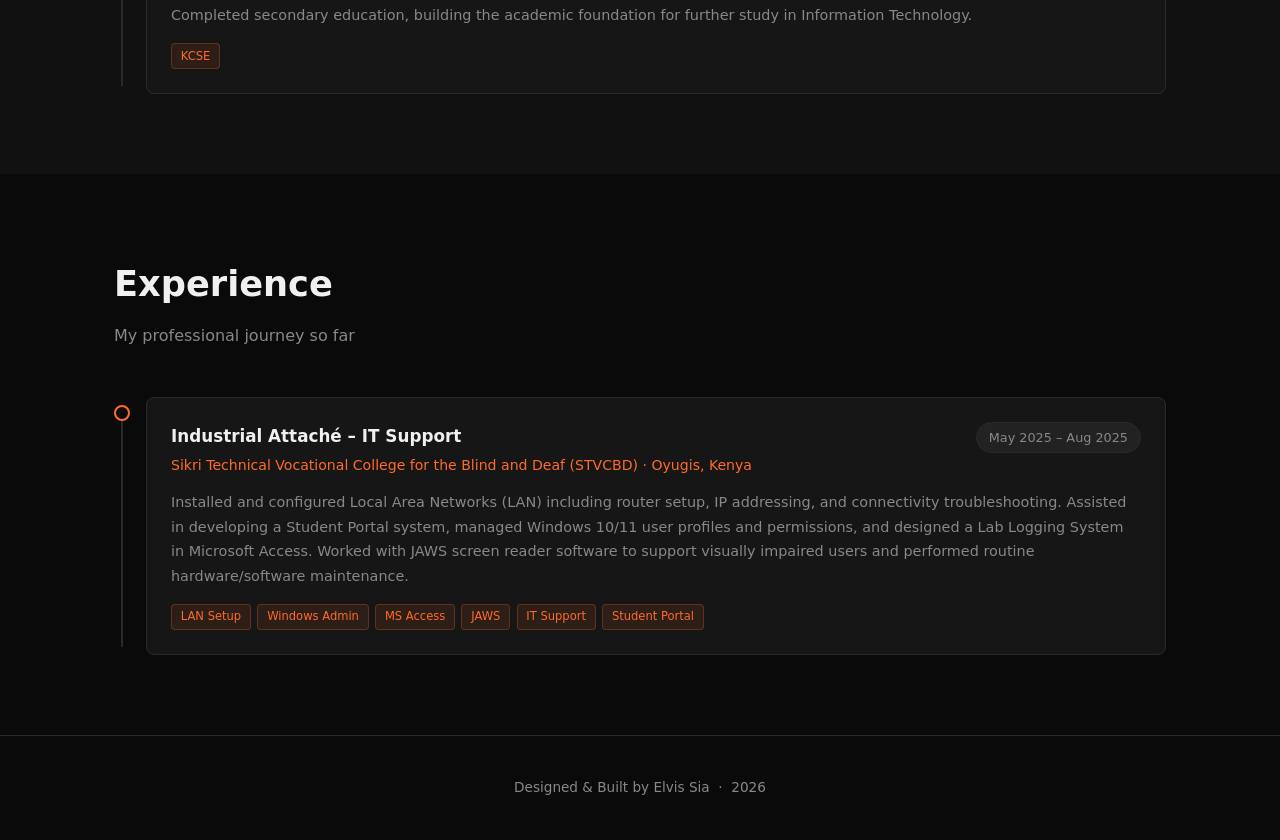
==== commit be9104b0: "Revamp About, Projects, and hero text Update site content and presentation: revise About page to ref" ====
--- a/about.html
+++ b/about.html
@@ -56,36 +56,40 @@
         </div>
 
         <div class="about__info">
-          <span class="badge"><svg viewBox="0 0 24 24" fill="none" stroke="currentColor" stroke-width="2" stroke-linecap="round" stroke-linejoin="round" width="15" height="15" style="vertical-align:middle;margin-right:0.35em"><path d="M22 10v6M2 10l10-5 10 5-10 5z"/><path d="M6 12v5c3 3 9 3 12 0v-5"/></svg> Diploma Student · JKUAT</span>
+          <span class="badge"><svg viewBox="0 0 24 24" fill="none" stroke="currentColor" stroke-width="2" stroke-linecap="round" stroke-linejoin="round" width="15" height="15" style="vertical-align:middle;margin-right:0.35em"><path d="M22 10v6M2 10l10-5 10 5-10 5z"/><path d="M6 12v5c3 3 9 3 12 0v-5"/></svg> IT Graduate · JKUAT</span>
           <br /><br />
           <p>
             Hi! I'm <strong>Elvis Sia</strong>, an Information Technology graduate from
             <strong>Jomo Kenyatta University of Agriculture and Technology (JKUAT)</strong>,
-            based in Juja, Kenya. I'm dedicated to building practical, real-world tech solutions.
+            based in Juja, Kenya. My background spans IT support, networking, database systems, 
+            and web development, reinforced through hands-on industrial attachment and Cisco 
+            NetAcad certifications.
           </p>
           <p>
-            My background spans IT support, networking, database systems, and web development,
-            reinforced through hands-on industrial attachment and Cisco NetAcad certifications.
-            I'm experienced in configuring networks, developing backend-supported systems, and
-            supporting end users in professional environments.
+            I'm experienced in configuring networks, developing backend-supported systems, and 
+            supporting end users in professional environments. My work is driven by a commitment 
+            to technical excellence, often exploring how technology can be used to solve 
+            real-world problems—from robust Java/Micronaut applications to generative AI integration.
           </p>
+
           <p>
-            Beyond tech, I'm an active <a href="scouting.html" style="color: var(--clr-primary); text-decoration: underline;">Scout (WOSM)</a>, and I speak English, Swahili, Luo, and
-            some German. Always open to learning and new challenges — feel free to reach out!
+            Beyond tech, I am a dedicated <a href="scouting.html" style="color: var(--clr-primary); text-decoration: underline;">Scout (WOSM)</a> 
+            and a member of the University of Nairobi Kili Rovers Crew. I speak English, Swahili, Luo, and 
+            some German. Always open to exploring the frontier of technology and leadership.
           </p>
 
           <div class="about__stats">
             <div class="stat">
-              <span class="stat__number">4+</span>
+              <span class="stat__number">14+</span>
               <span class="stat__label">Projects</span>
             </div>
             <div class="stat">
-              <span class="stat__number">2</span>
-              <span class="stat__label">Cisco Certs</span>
+              <span class="stat__number">21+</span>
+              <span class="stat__label">Tech Skills</span>
             </div>
             <div class="stat">
-              <span class="stat__number">3</span>
-              <span class="stat__label">Months Attachment</span>
+              <span class="stat__number">500+</span>
+              <span class="stat__label">GitHub Commits</span>
             </div>
           </div>
         </div>
@@ -106,17 +110,17 @@
           <div class="timeline__card">
             <div class="timeline__header">
               <div>
-                <h3 class="timeline__role">Diploma in Information Technology</h3>
+                <h3 class="timeline__role">Diploma in Information Technology (IT Graduate)</h3>
                 <p class="timeline__company">Jomo Kenyatta University of Agriculture and Technology (JKUAT) · Juja, Kenya</p>
               </div>
-              <span class="timeline__date">May 2024 – Feb 2026</span>
+              <span class="timeline__date">2024 – 2026</span>
             </div>
             <p class="timeline__desc">
-              Studying core areas including Networking &amp; LAN Configuration, Linux Operating Systems,
-              Database Systems &amp; SQL, System Analysis &amp; Design, and Cybersecurity Fundamentals.
+              Core studies in Networking &amp; LAN Configuration, Linux Operating Systems,
+              Database Systems &amp; SQL, System Analysis &amp; Design, and Cybersecurity.
             </p>
             <div class="timeline__tags">
-              <span>Networking</span><span>Linux</span><span>SQL</span><span>Cybersecurity</span><span>System Design</span>
+              <span>Networking</span><span>Linux</span><span>SQL</span><span>Cybersecurity</span>
             </div>
           </div>
         </div>
--- a/style.css
+++ b/style.css
@@ -76,6 +76,23 @@
   color: var(--clr-muted);
   margin-bottom: 3rem;
   font-size: 1rem;
+}
+
+.category-title {
+  font-size: 1.1rem;
+  font-weight: 700;
+  color: var(--clr-text);
+  margin-top: 3.5rem;
+  margin-bottom: 1.5rem;
+  padding-bottom: 0.75rem;
+  border-bottom: 1px solid var(--clr-border);
+  display: flex;
+  align-items: center;
+  gap: 0.75rem;
+}
+
+.category-title:first-of-type {
+  margin-top: 0;
 }
 
 .badge {
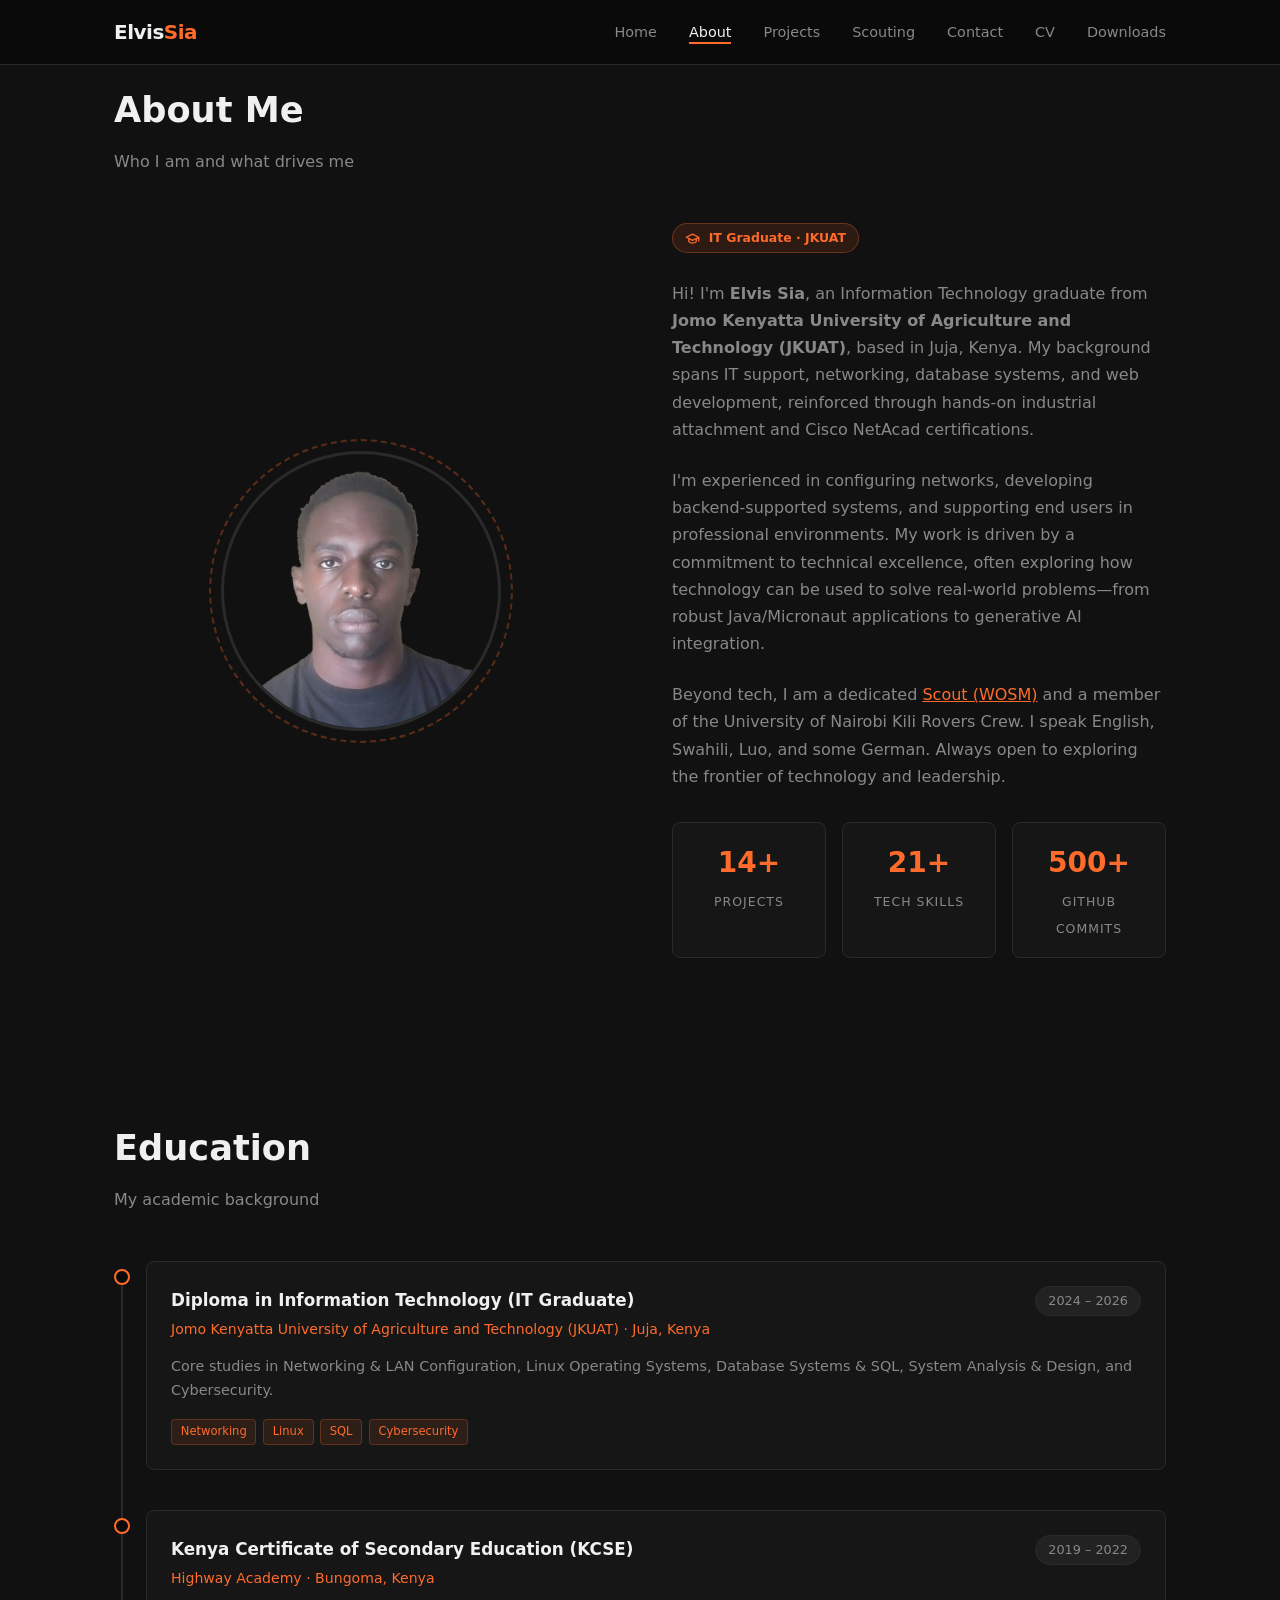
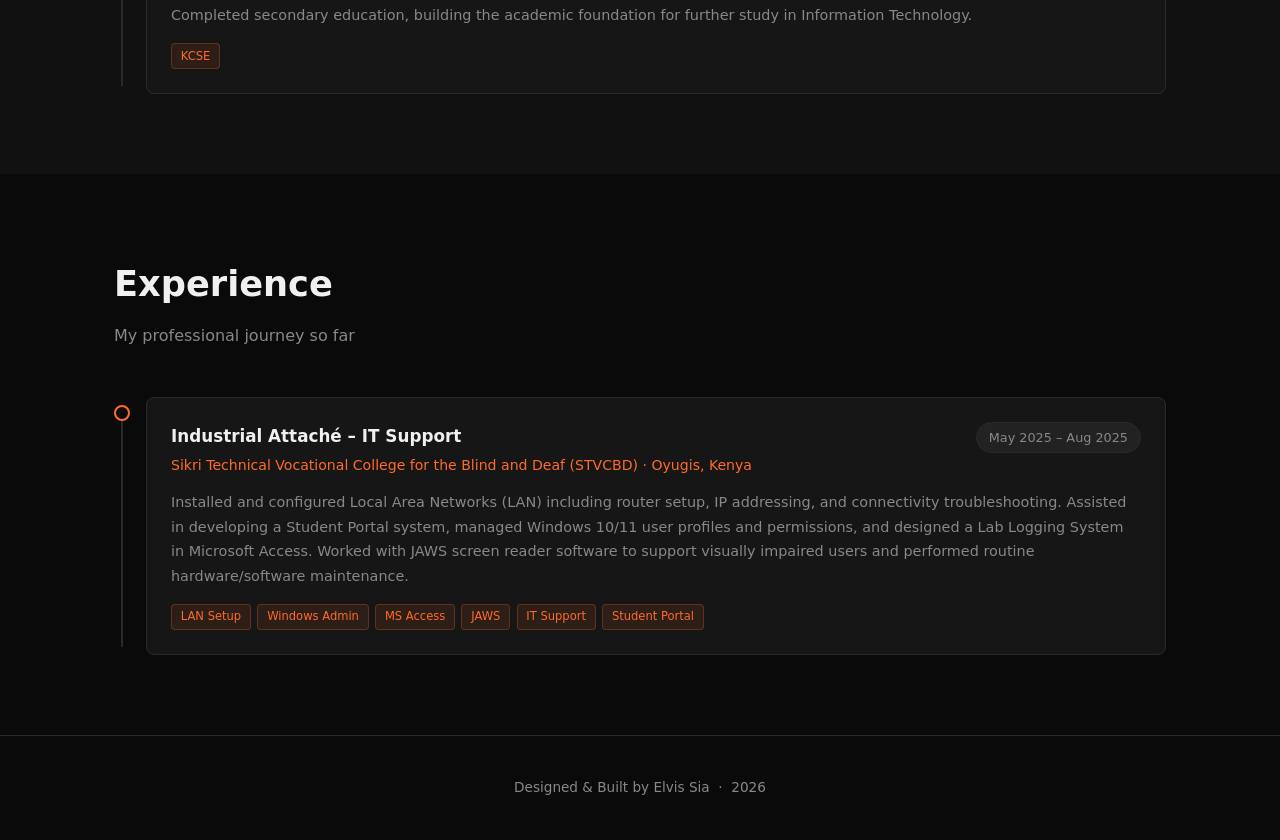
==== commit ae18bf39: "feat: Add integrated HTML and Markdown CVs with print styling" ====
--- a/about.html
+++ b/about.html
@@ -3,11 +3,93 @@
 <head>
   <meta charset="UTF-8" />
   <meta name="viewport" content="width=device-width, initial-scale=1.0" />
-  <meta name="description" content="About Elvis Sia – IT graduate from JKUAT. Background, education, and professional experience in networking, IT support, and web development." />
-  <meta name="robots" content="index, follow" />
-  <title>About & Experience | Elvis Sia</title>
+  <title>About &amp; Experience | Elvis Sia</title>
+  <meta name="description" content="About Elvis Sia – IT graduate from JKUAT. Background, education, certifications, and hands-on professional experience in networking, IT support, and web development." />
+  <meta name="keywords" content="About Elvis Sia, Elvis Sia Experience, JKUAT IT Graduate, Cisco NetAcad Certified, Network Engineer Kenya, IT Support Specialist" />
+  <meta name="author" content="Elvis Sia" />
+  <meta name="robots" content="index, follow, max-snippet:-1, max-image-preview:large, max-video-preview:-1" />
+  <meta name="theme-color" content="#0a0a0a" />
+  <meta name="color-scheme" content="dark" />
+
+  <!-- Canonical URL -->
+  <link rel="canonical" href="https://sia.cepine.com/about.html" />
+
+  <!-- Open Graph / Facebook -->
+  <meta property="og:type" content="profile" />
+  <meta property="og:site_name" content="Elvis Sia | Portfolio" />
+  <meta property="og:title" content="About &amp; Experience | Elvis Sia" />
+  <meta property="og:description" content="Background, education, certifications, and hands-on experience of Elvis Sia – IT graduate from JKUAT." />
+  <meta property="og:url" content="https://sia.cepine.com/about.html" />
+  <meta property="og:image" content="https://sia.cepine.com/assets/me.png" />
+  <meta property="og:image:alt" content="Elvis Sia - About and Experience" />
+  <meta property="og:locale" content="en_US" />
+
+  <!-- Twitter Card -->
+  <meta name="twitter:card" content="summary_large_image" />
+  <meta name="twitter:title" content="About &amp; Experience | Elvis Sia" />
+  <meta name="twitter:description" content="Background, education, certifications, and hands-on experience of Elvis Sia – IT graduate from JKUAT." />
+  <meta name="twitter:image" content="https://sia.cepine.com/assets/me.png" />
+  <meta name="twitter:image:alt" content="Elvis Sia - About and Experience" />
+
+  <!-- Icons & Web Manifest -->
   <link rel="icon" type="image/png" href="assets/favicon.png" />
+  <link rel="apple-touch-icon" href="assets/favicon.png" />
+  <link rel="manifest" href="site.webmanifest" />
   <link rel="stylesheet" href="style.css" />
+
+  <!-- Structured Data (Schema.org JSON-LD) -->
+  <script type="application/ld+json">
+  {
+    "@context": "https://schema.org",
+    "@graph": [
+      {
+        "@type": "ProfilePage",
+        "@id": "https://sia.cepine.com/about.html#webpage",
+        "url": "https://sia.cepine.com/about.html",
+        "name": "About & Experience | Elvis Sia",
+        "isPartOf": {
+          "@type": "WebSite",
+          "@id": "https://sia.cepine.com/#website",
+          "name": "Elvis Sia Portfolio"
+        },
+        "breadcrumb": {
+          "@type": "BreadcrumbList",
+          "itemListElement": [
+            {
+              "@type": "ListItem",
+              "position": 1,
+              "name": "Home",
+              "item": "https://sia.cepine.com/"
+            },
+            {
+              "@type": "ListItem",
+              "position": 2,
+              "name": "About",
+              "item": "https://sia.cepine.com/about.html"
+            }
+          ]
+        },
+        "mainEntity": {
+          "@type": "Person",
+          "name": "Elvis Sia",
+          "alternateName": "Otis Sia",
+          "jobTitle": "IT Graduate & Network Engineer",
+          "alumniOf": {
+            "@type": "EducationalOrganization",
+            "name": "Jomo Kenyatta University of Agriculture and Technology (JKUAT)"
+          },
+          "knowsAbout": [
+            "Network Administration",
+            "Hardware & IT Support",
+            "Software Engineering",
+            "Web Development",
+            "Database Design"
+          ]
+        }
+      }
+    ]
+  }
+  </script>
 </head>
 <body>
 
@@ -23,6 +105,7 @@
           <li><a href="projects.html">Projects</a></li>
           <li><a href="scouting.html">Scouting</a></li>
           <li><a href="contact.html">Contact</a></li>
+          <li><a href="cv.html">CV</a></li>
           <li><a href="downloads.html">Downloads</a></li>
         </ul>
       </nav>
--- a/style.css
+++ b/style.css
@@ -1925,3 +1925,25 @@
       max-width: 560px;
       margin: 0 auto 2.5rem;
     }
+
+/* Print specific styles for the CV */
+@media print {
+  .navbar, .footer, .back-to-top, .download-btn-container {
+    display: none !important;
+  }
+  .resume-container {
+    padding: 0 !important;
+    max-width: 100% !important;
+  }
+  body {
+    background: white !important;
+    color: black !important;
+  }
+  .cv-name, .cv-section-title, .cv-role {
+    color: black !important;
+  }
+  /* Remove page break if possible inside items */
+  li, p, h1, h2, h3 {
+    page-break-inside: avoid;
+  }
+}
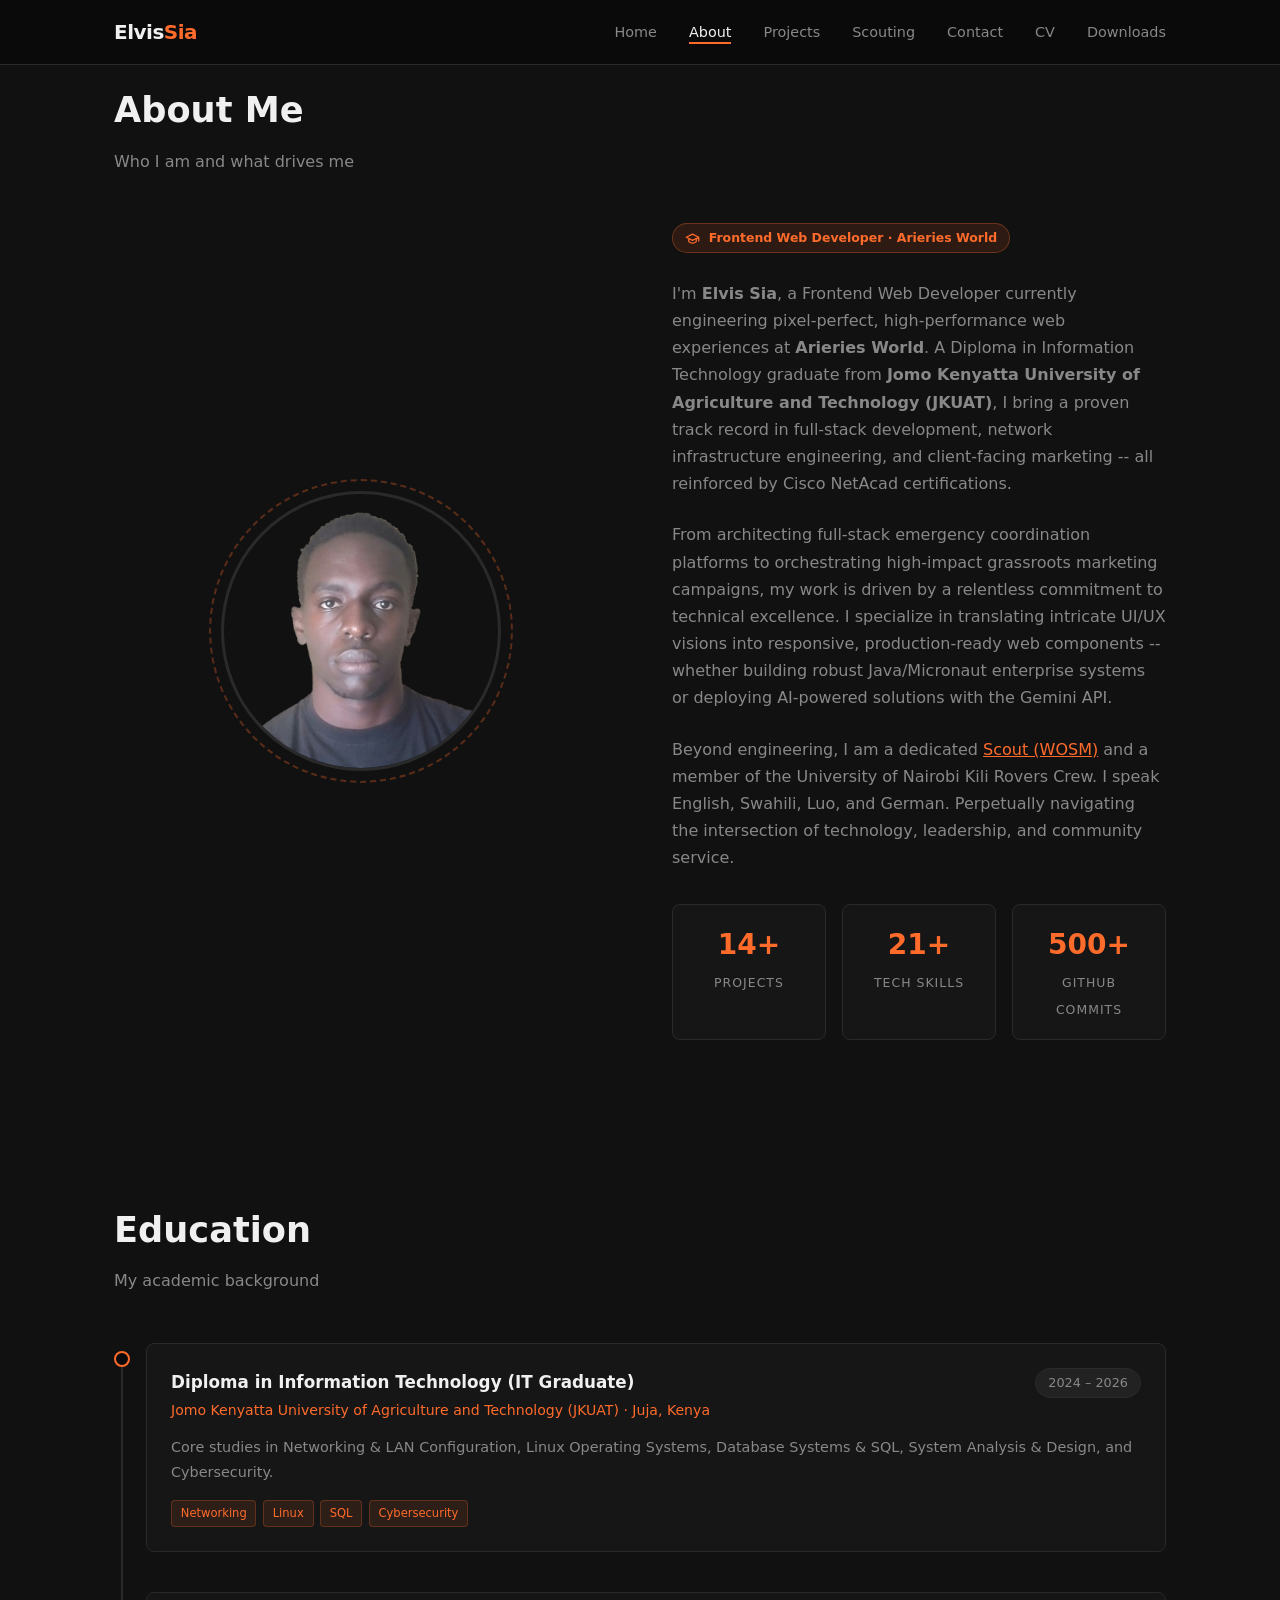
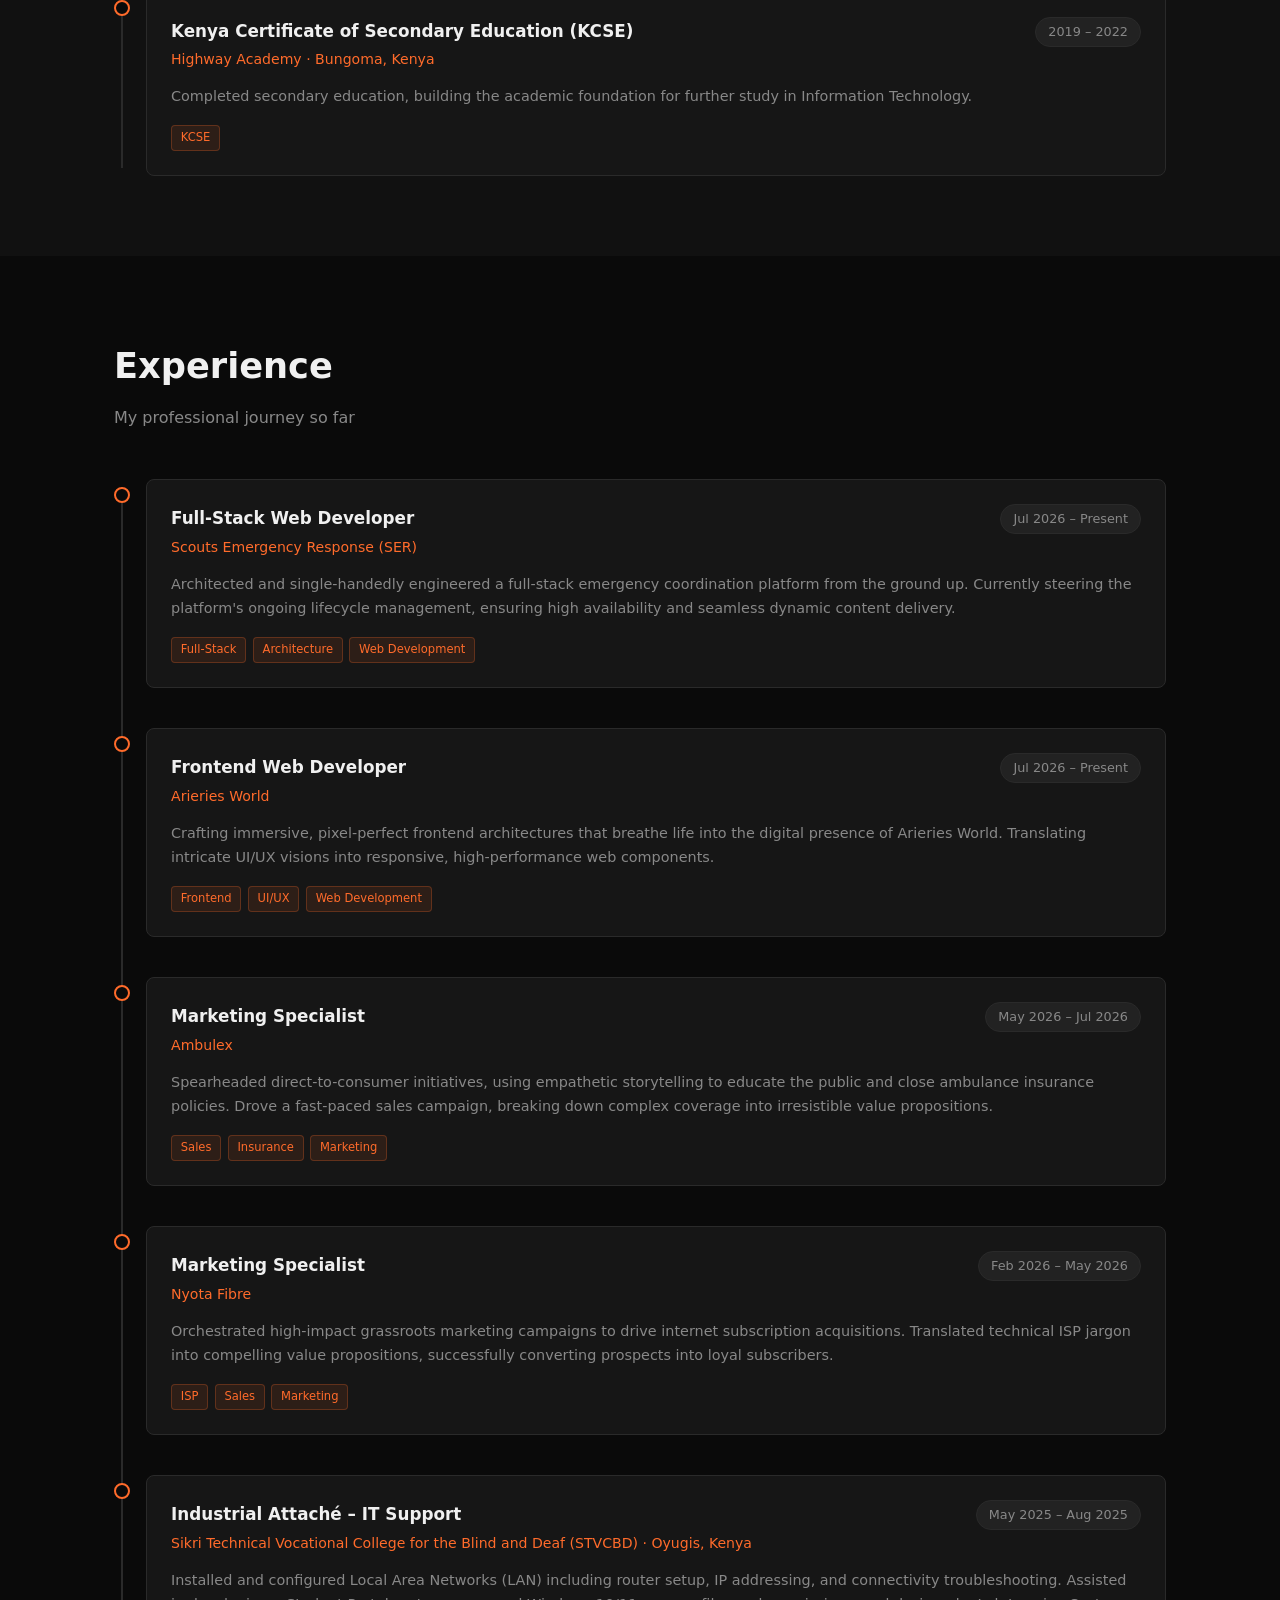
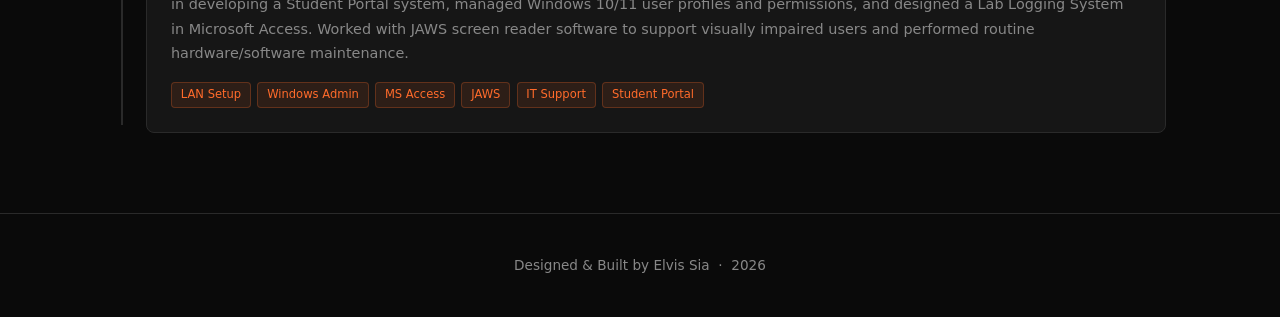
==== commit c4a052ee: "feat: Add SER to experience section and apply site-wide resume improvements" ====
--- a/about.html
+++ b/about.html
@@ -139,26 +139,17 @@
         </div>
 
         <div class="about__info">
-          <span class="badge"><svg viewBox="0 0 24 24" fill="none" stroke="currentColor" stroke-width="2" stroke-linecap="round" stroke-linejoin="round" width="15" height="15" style="vertical-align:middle;margin-right:0.35em"><path d="M22 10v6M2 10l10-5 10 5-10 5z"/><path d="M6 12v5c3 3 9 3 12 0v-5"/></svg> IT Graduate · JKUAT</span>
+          <span class="badge"><svg viewBox="0 0 24 24" fill="none" stroke="currentColor" stroke-width="2" stroke-linecap="round" stroke-linejoin="round" width="15" height="15" style="vertical-align:middle;margin-right:0.35em"><path d="M22 10v6M2 10l10-5 10 5-10 5z"/><path d="M6 12v5c3 3 9 3 12 0v-5"/></svg> Frontend Web Developer &middot; Arieries World</span>
           <br /><br />
           <p>
-            Hi! I'm <strong>Elvis Sia</strong>, an Information Technology graduate from
-            <strong>Jomo Kenyatta University of Agriculture and Technology (JKUAT)</strong>,
-            based in Juja, Kenya. My background spans IT support, networking, database systems, 
-            and web development, reinforced through hands-on industrial attachment and Cisco 
-            NetAcad certifications.
+            I'm <strong>Elvis Sia</strong>, a Frontend Web Developer currently engineering pixel-perfect, high-performance web experiences at <strong>Arieries World</strong>. A Diploma in Information Technology graduate from <strong>Jomo Kenyatta University of Agriculture and Technology (JKUAT)</strong>, I bring a proven track record in full-stack development, network infrastructure engineering, and client-facing marketing -- all reinforced by Cisco NetAcad certifications.
           </p>
           <p>
-            I'm experienced in configuring networks, developing backend-supported systems, and 
-            supporting end users in professional environments. My work is driven by a commitment 
-            to technical excellence, often exploring how technology can be used to solve 
-            real-world problems—from robust Java/Micronaut applications to generative AI integration.
+            From architecting full-stack emergency coordination platforms to orchestrating high-impact grassroots marketing campaigns, my work is driven by a relentless commitment to technical excellence. I specialize in translating intricate UI/UX visions into responsive, production-ready web components -- whether building robust Java/Micronaut enterprise systems or deploying AI-powered solutions with the Gemini API.
           </p>
 
           <p>
-            Beyond tech, I am a dedicated <a href="scouting.html" style="color: var(--clr-primary); text-decoration: underline;">Scout (WOSM)</a> 
-            and a member of the University of Nairobi Kili Rovers Crew. I speak English, Swahili, Luo, and 
-            some German. Always open to exploring the frontier of technology and leadership.
+            Beyond engineering, I am a dedicated <a href="scouting.html" style="color: var(--clr-primary); text-decoration: underline;">Scout (WOSM)</a> and a member of the University of Nairobi Kili Rovers Crew. I speak English, Swahili, Luo, and German. Perpetually navigating the intersection of technology, leadership, and community service.
           </p>
 
           <div class="about__stats">
@@ -238,6 +229,82 @@
       <p class="section__subtitle">My professional journey so far</p>
 
       <div class="timeline">
+
+        <div class="timeline__item">
+          <div class="timeline__dot"></div>
+          <div class="timeline__card">
+            <div class="timeline__header">
+              <div>
+                <h3 class="timeline__role">Full-Stack Web Developer</h3>
+                <p class="timeline__company">Scouts Emergency Response (SER)</p>
+              </div>
+              <span class="timeline__date">Jul 2026 – Present</span>
+            </div>
+            <p class="timeline__desc">
+              Architected and single-handedly engineered a full-stack emergency coordination platform from the ground up. Currently steering the platform's ongoing lifecycle management, ensuring high availability and seamless dynamic content delivery.
+            </p>
+            <div class="timeline__tags">
+              <span>Full-Stack</span><span>Architecture</span><span>Web Development</span>
+            </div>
+          </div>
+        </div>
+
+        <div class="timeline__item">
+          <div class="timeline__dot"></div>
+          <div class="timeline__card">
+            <div class="timeline__header">
+              <div>
+                <h3 class="timeline__role">Frontend Web Developer</h3>
+                <p class="timeline__company">Arieries World</p>
+              </div>
+              <span class="timeline__date">Jul 2026 – Present</span>
+            </div>
+            <p class="timeline__desc">
+              Crafting immersive, pixel-perfect frontend architectures that breathe life into the digital presence of Arieries World. Translating intricate UI/UX visions into responsive, high-performance web components.
+            </p>
+            <div class="timeline__tags">
+              <span>Frontend</span><span>UI/UX</span><span>Web Development</span>
+            </div>
+          </div>
+        </div>
+
+        <div class="timeline__item">
+          <div class="timeline__dot"></div>
+          <div class="timeline__card">
+            <div class="timeline__header">
+              <div>
+                <h3 class="timeline__role">Marketing Specialist</h3>
+                <p class="timeline__company">Ambulex</p>
+              </div>
+              <span class="timeline__date">May 2026 – Jul 2026</span>
+            </div>
+            <p class="timeline__desc">
+              Spearheaded direct-to-consumer initiatives, using empathetic storytelling to educate the public and close ambulance insurance policies. Drove a fast-paced sales campaign, breaking down complex coverage into irresistible value propositions.
+            </p>
+            <div class="timeline__tags">
+              <span>Sales</span><span>Insurance</span><span>Marketing</span>
+            </div>
+          </div>
+        </div>
+
+        <div class="timeline__item">
+          <div class="timeline__dot"></div>
+          <div class="timeline__card">
+            <div class="timeline__header">
+              <div>
+                <h3 class="timeline__role">Marketing Specialist</h3>
+                <p class="timeline__company">Nyota Fibre</p>
+              </div>
+              <span class="timeline__date">Feb 2026 – May 2026</span>
+            </div>
+            <p class="timeline__desc">
+              Orchestrated high-impact grassroots marketing campaigns to drive internet subscription acquisitions. Translated technical ISP jargon into compelling value propositions, successfully converting prospects into loyal subscribers.
+            </p>
+            <div class="timeline__tags">
+              <span>ISP</span><span>Sales</span><span>Marketing</span>
+            </div>
+          </div>
+        </div>
 
         <div class="timeline__item">
           <div class="timeline__dot"></div>
